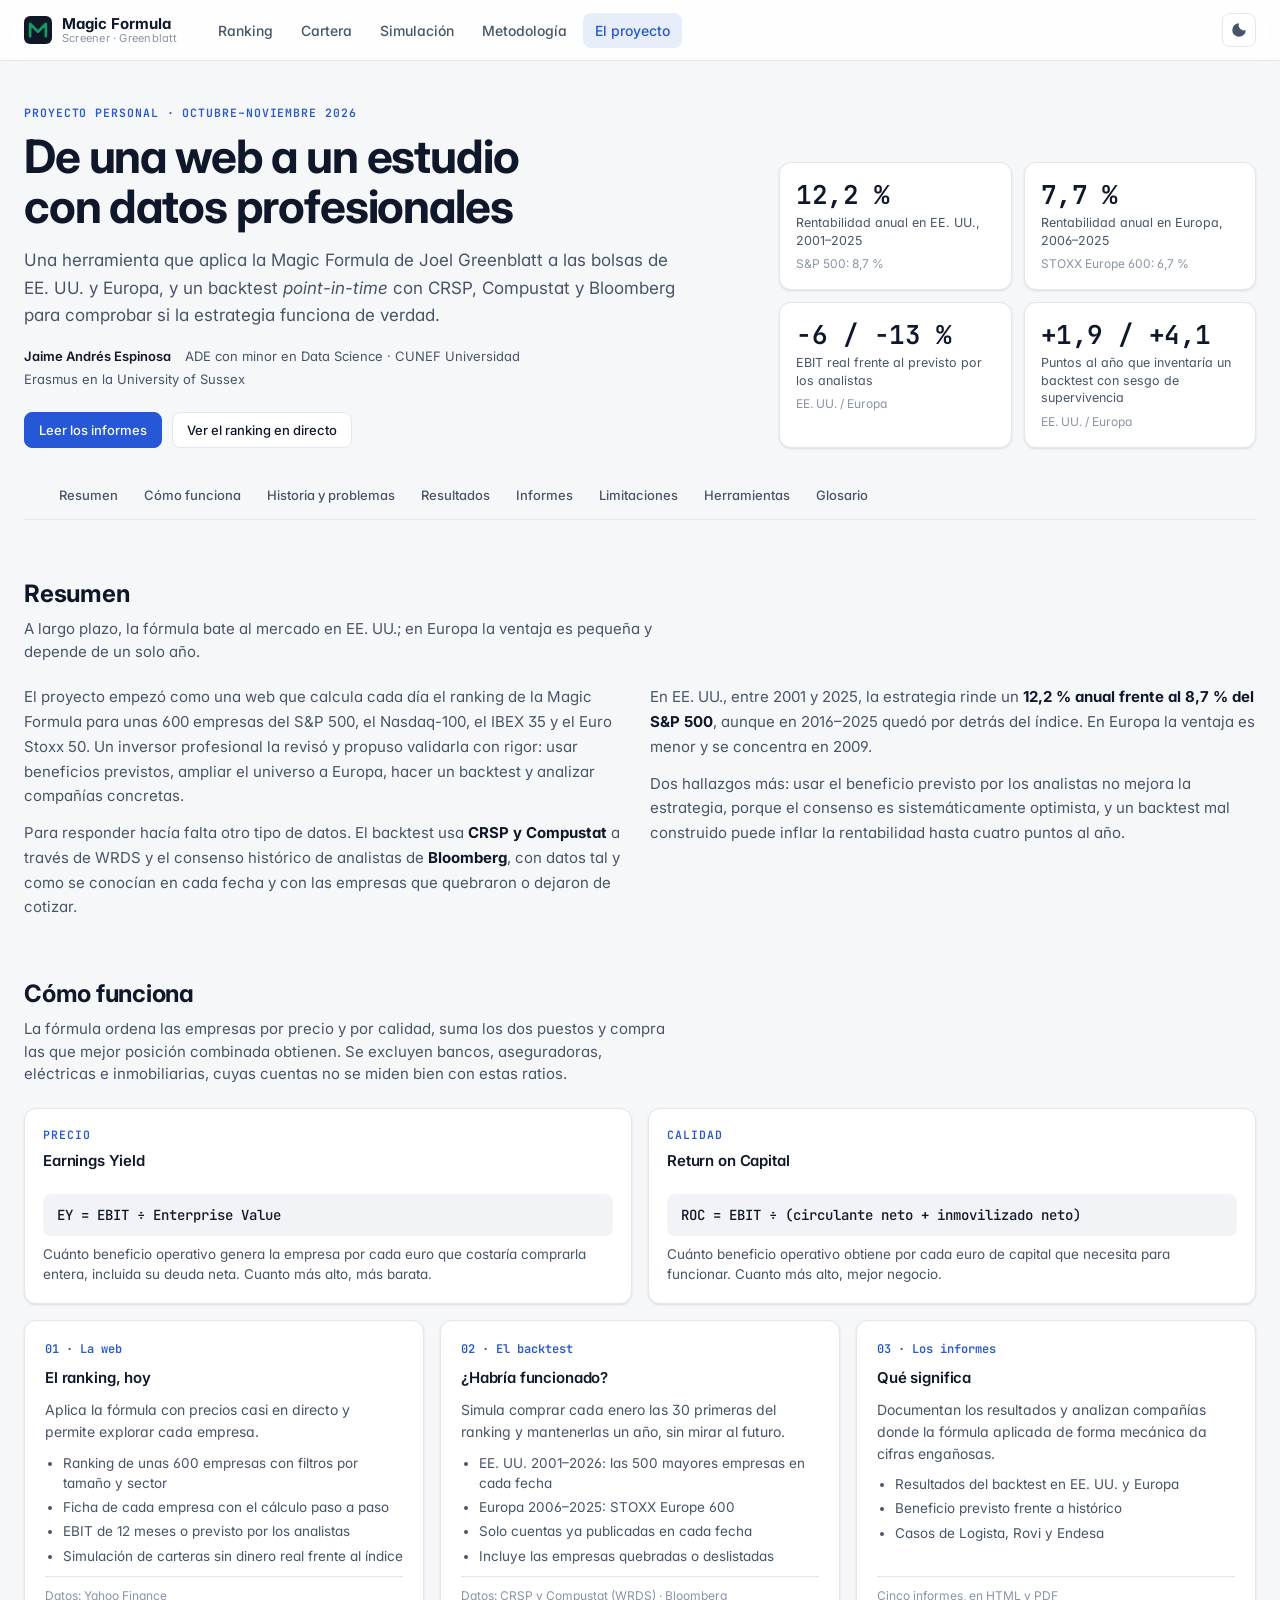
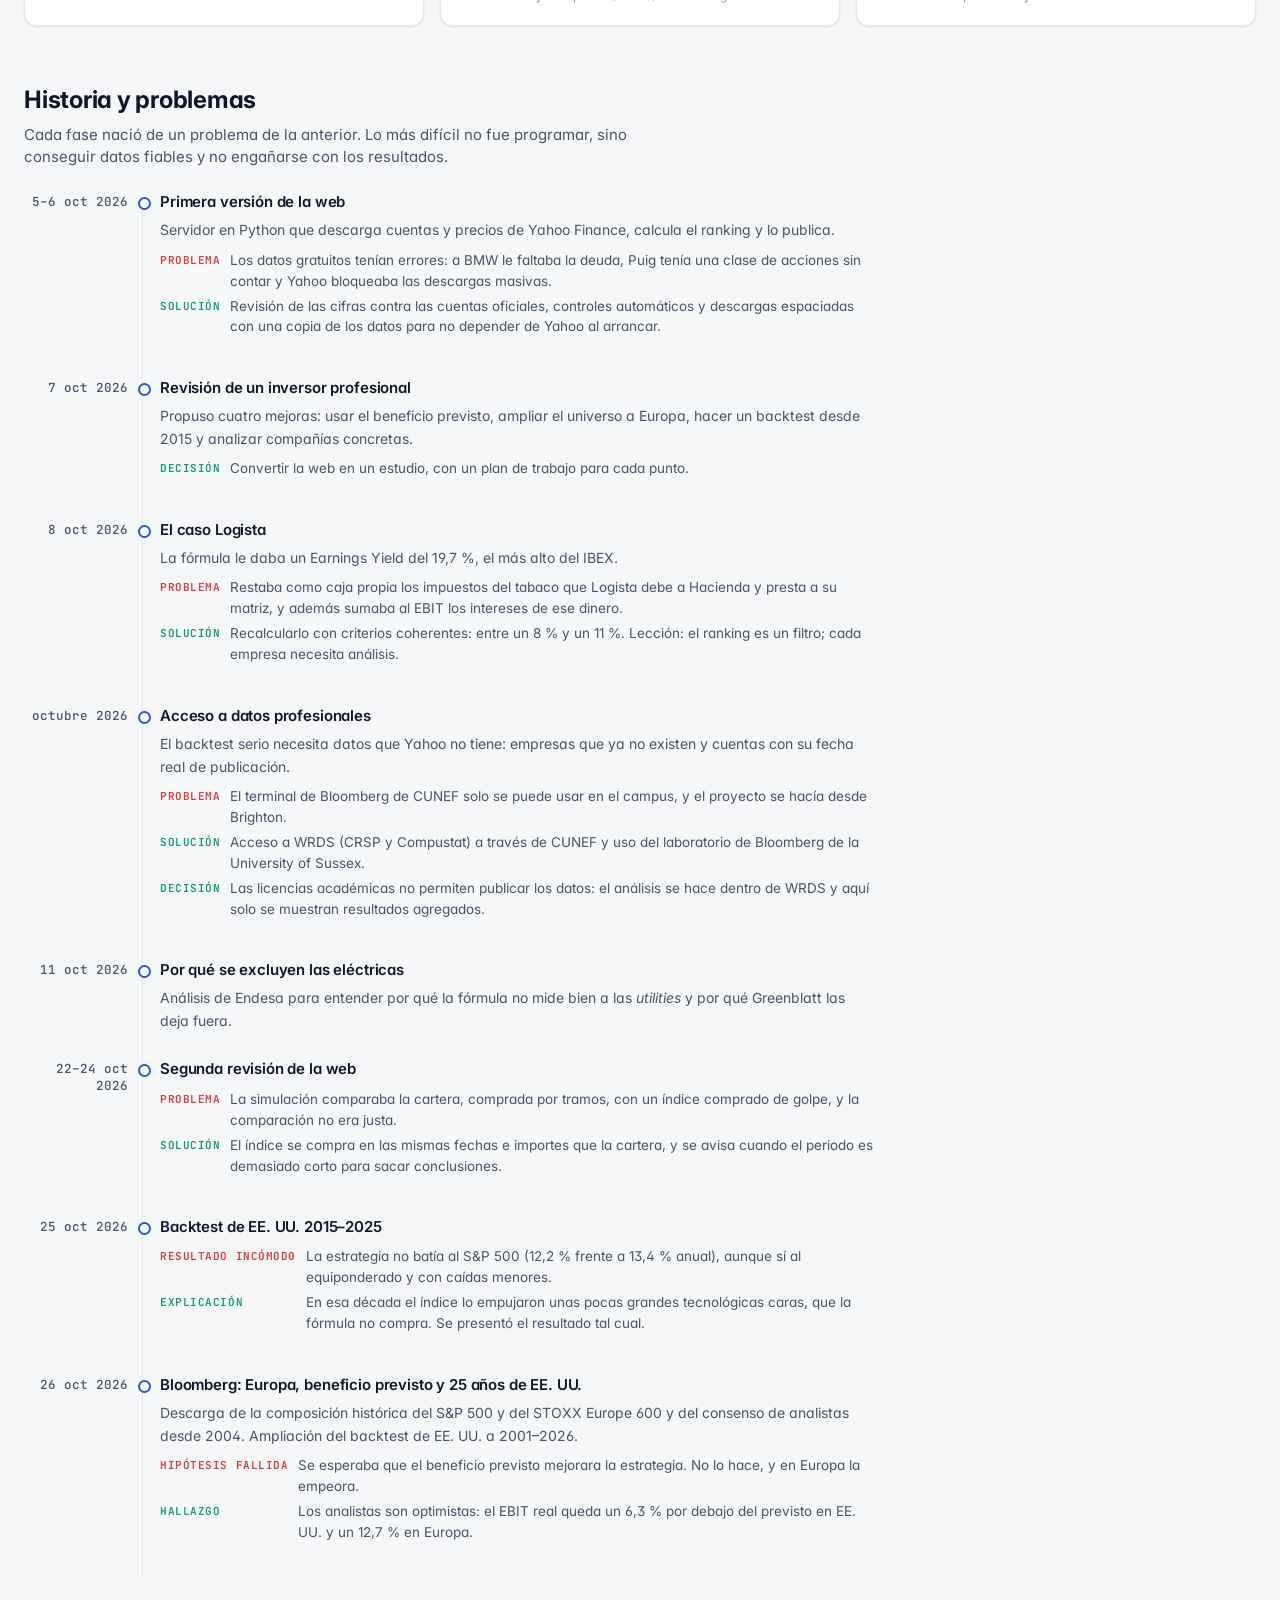
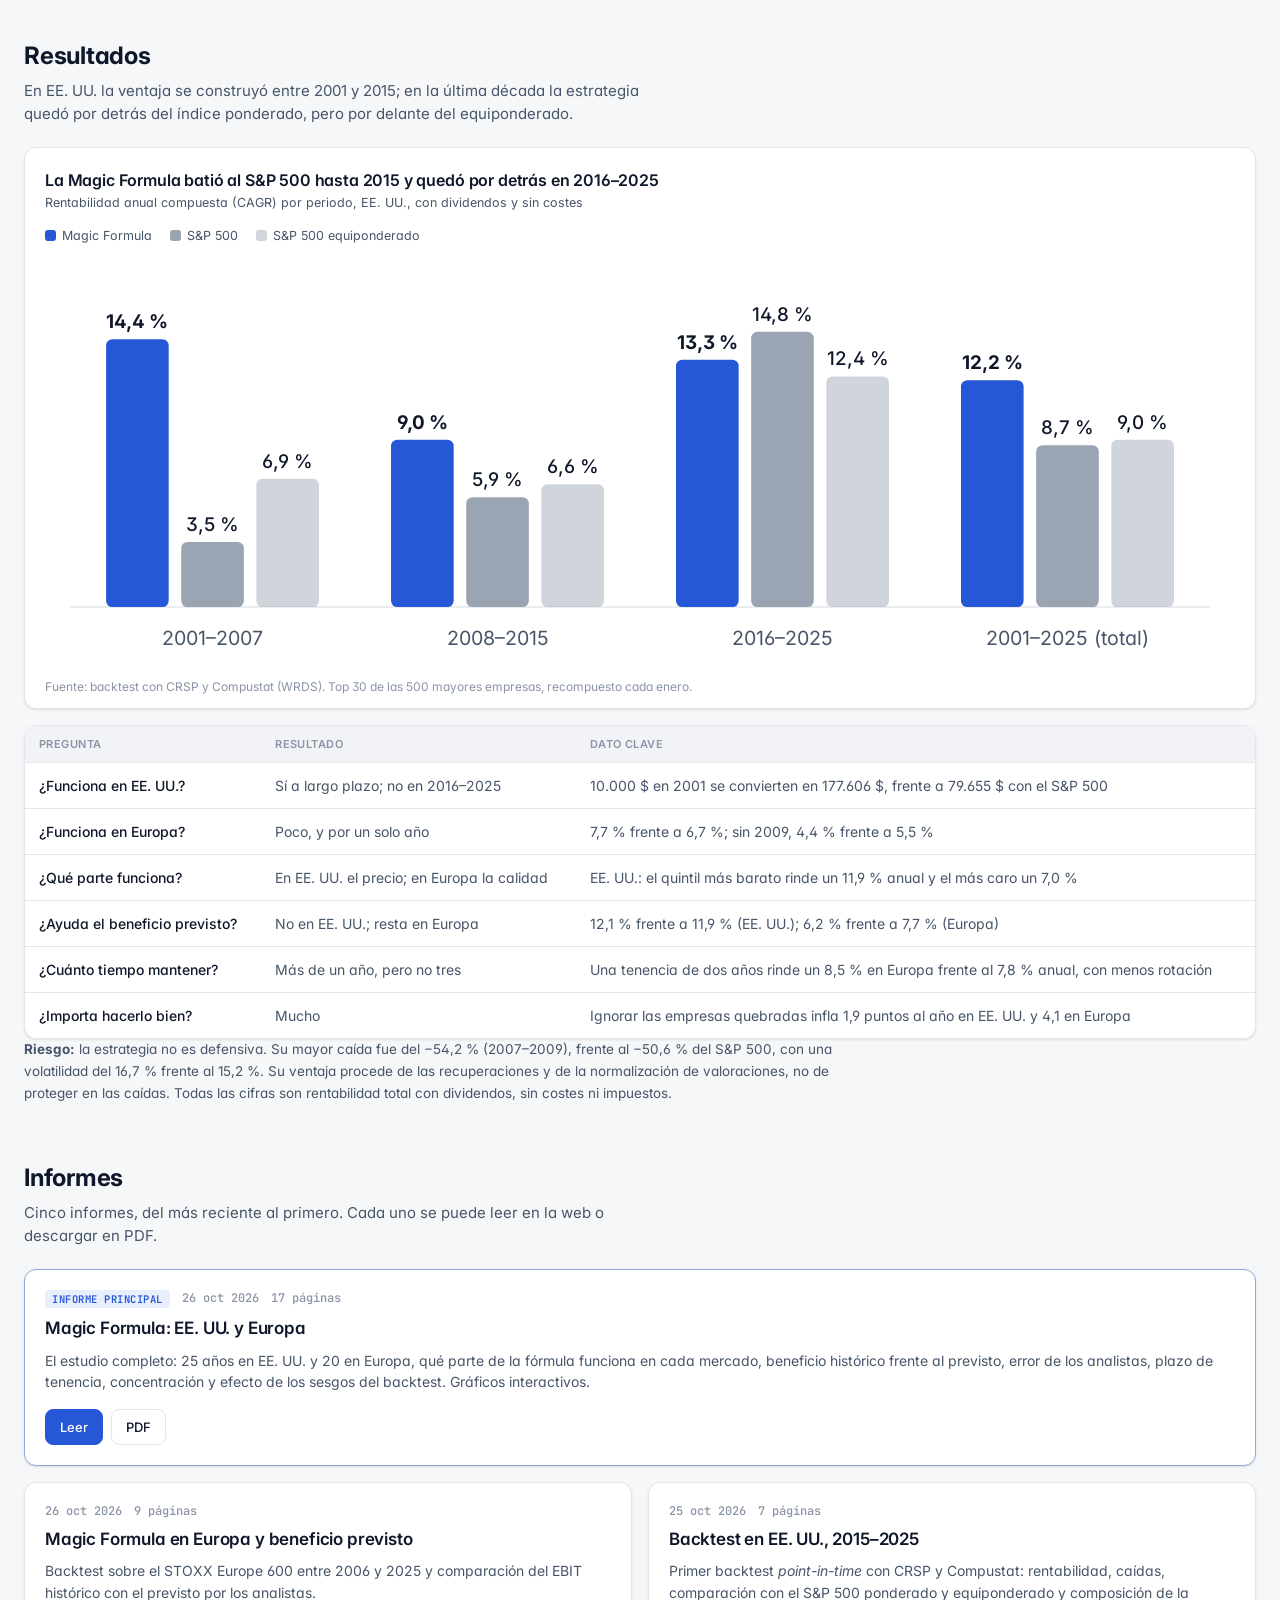
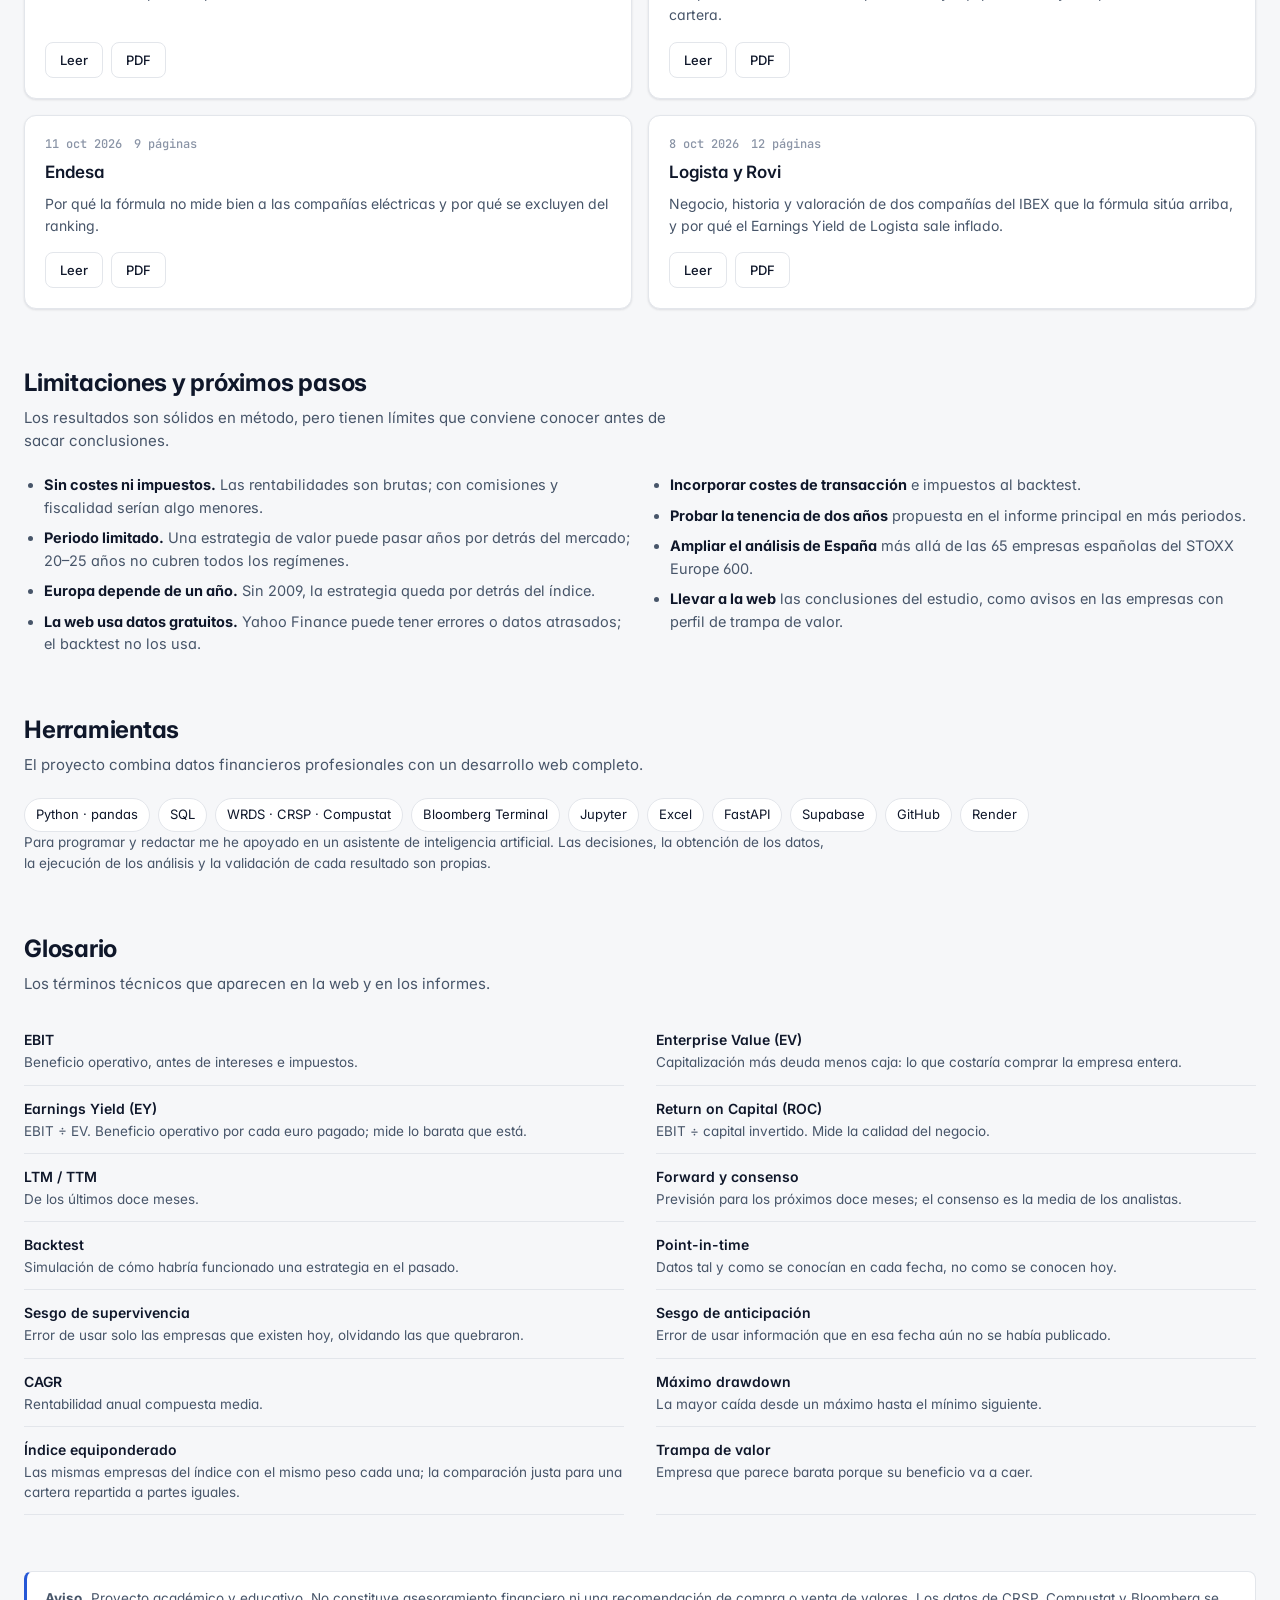
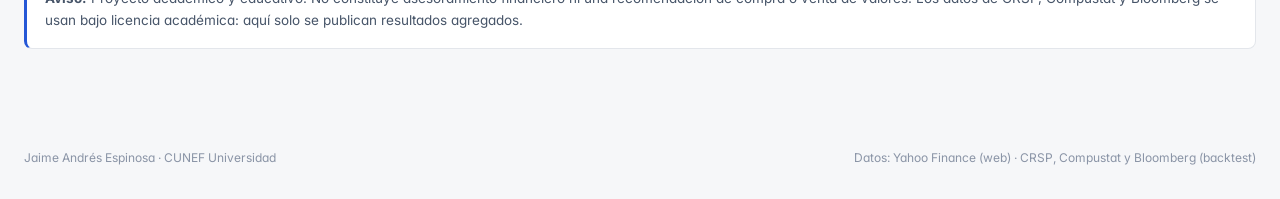
==== static/proyecto.html @ 11bbcd7a "Nueva sección «El proyecto» con historia, resultados e informes Página /proyecto con resumen, funcio" ====
<!doctype html>
<html lang="es" data-theme="dark">
<head>
<meta charset="utf-8">
<meta name="viewport" content="width=device-width, initial-scale=1">
<title>El proyecto · Magic Formula</title>
<meta name="description" content="Cómo se construyó y se validó la herramienta de la Magic Formula: historia, problemas resueltos, resultados del backtest con CRSP, Compustat y Bloomberg, e informes.">
<link rel="icon" href="data:image/svg+xml,<svg xmlns='http://www.w3.org/2000/svg' viewBox='0 0 32 32'><rect width='32' height='32' rx='7' fill='%23101828'/><path d='M7 23V9l9 9 9-9v14' stroke='%2334d399' stroke-width='3' fill='none' stroke-linecap='round' stroke-linejoin='round'/></svg>">
<script>
  (function () {
    var t = null;
    try { t = localStorage.getItem("mf-theme"); } catch (e) {}
    if (!t) t = matchMedia("(prefers-color-scheme: light)").matches ? "light" : "dark";
    document.documentElement.dataset.theme = t;
  })();
</script>
<link rel="preconnect" href="https://fonts.googleapis.com">
<link rel="preconnect" href="https://fonts.gstatic.com" crossorigin>
<link href="https://fonts.googleapis.com/css2?family=Inter:wght@400;500;600;700&family=JetBrains+Mono:wght@400;500;600&display=swap" rel="stylesheet">
<link rel="stylesheet" href="/static/style.css?v=5">
<link rel="stylesheet" href="/static/proyecto.css?v=2">
</head>
<body>
<header class="topbar">
  <div class="wrap topbar-inner">
    <a class="brand" href="/">
      <svg viewBox="0 0 32 32" width="28" height="28" aria-hidden="true"><rect width="32" height="32" rx="7" fill="var(--brand-bg)"/><path d="M7 23V9l9 9 9-9v14" stroke="var(--up)" stroke-width="3" fill="none" stroke-linecap="round" stroke-linejoin="round"/></svg>
      <span><strong>Magic Formula</strong><small>Screener · Greenblatt</small></span>
    </a>
    <nav class="mainnav" aria-label="Secciones">
      <a href="/#ranking">Ranking</a>
      <a href="/#cartera">Cartera</a>
      <a href="/#simulacion">Simulación</a>
      <a href="/#metodologia">Metodología</a>
      <a href="/proyecto" class="active" aria-current="page">El proyecto</a>
    </nav>
    <div class="status">
      <button class="icon-btn" id="theme-btn" title="Cambiar tema" aria-label="Cambiar tema">
        <svg viewBox="0 0 24 24" width="18" height="18"><path d="M12 3a9 9 0 1 0 9 9 7 7 0 0 1-9-9z" fill="currentColor"/></svg>
      </button>
    </div>
  </div>
</header>

<main class="wrap pj">

  <!-- ============================== CABECERA -->
  <section class="pj-hero" aria-labelledby="pj-title">
    <div>
      <span class="eyebrow">Proyecto personal · octubre–noviembre 2026</span>
      <h1 id="pj-title">De una web a un estudio con datos profesionales</h1>
      <p class="lead">Una herramienta que aplica la Magic Formula de Joel Greenblatt a las bolsas de EE. UU. y Europa, y un backtest <em>point-in-time</em> con CRSP, Compustat y Bloomberg para comprobar si la estrategia funciona de verdad.</p>
      <div class="pj-author">
        <span><b>Jaime Andrés Espinosa</b></span>
        <span>ADE con minor en Data Science · CUNEF Universidad</span>
        <span>Erasmus en la University of Sussex</span>
      </div>
      <div class="pj-cta">
        <a class="btn primary" href="#informes">Leer los informes</a>
        <a class="btn" href="/#ranking">Ver el ranking en directo</a>
      </div>
    </div>
    <div class="pj-stats" aria-label="Resultados principales">
      <div class="pj-stat"><div class="v">12,2 %</div><div class="l">Rentabilidad anual en EE. UU., 2001–2025</div><div class="s">S&amp;P 500: 8,7 %</div></div>
      <div class="pj-stat"><div class="v">7,7 %</div><div class="l">Rentabilidad anual en Europa, 2006–2025</div><div class="s">STOXX Europe 600: 6,7 %</div></div>
      <div class="pj-stat"><div class="v">−6 / −13 %</div><div class="l">EBIT real frente al previsto por los analistas</div><div class="s">EE. UU. / Europa</div></div>
      <div class="pj-stat"><div class="v">+1,9 / +4,1</div><div class="l">Puntos al año que inventaría un backtest con sesgo de supervivencia</div><div class="s">EE. UU. / Europa</div></div>
    </div>
  </section>

  <nav class="pj-toc" aria-label="Índice de la página">
    <div class="wrap">
      <a href="#resumen">Resumen</a>
      <a href="#como-funciona">Cómo funciona</a>
      <a href="#historia">Historia y problemas</a>
      <a href="#resultados">Resultados</a>
      <a href="#informes">Informes</a>
      <a href="#limitaciones">Limitaciones</a>
      <a href="#herramientas">Herramientas</a>
      <a href="#glosario">Glosario</a>
    </div>
  </nav>

  <!-- ============================== RESUMEN -->
  <section id="resumen" aria-labelledby="h-resumen">
    <h2 id="h-resumen">Resumen</h2>
    <p class="sec-lead">A largo plazo, la fórmula bate al mercado en EE. UU.; en Europa la ventaja es pequeña y depende de un solo año.</p>
    <div class="pj-two">
      <div class="pj-prose">
        <p>El proyecto empezó como una web que calcula cada día el ranking de la Magic Formula para unas 600 empresas del S&amp;P 500, el Nasdaq-100, el IBEX 35 y el Euro Stoxx 50. Un inversor profesional la revisó y propuso validarla con rigor: usar beneficios previstos, ampliar el universo a Europa, hacer un backtest y analizar compañías concretas.</p>
        <p>Para responder hacía falta otro tipo de datos. El backtest usa <strong>CRSP y Compustat</strong> a través de WRDS y el consenso histórico de analistas de <strong>Bloomberg</strong>, con datos tal y como se conocían en cada fecha y con las empresas que quebraron o dejaron de cotizar.</p>
      </div>
      <div class="pj-prose">
        <p>En EE. UU., entre 2001 y 2025, la estrategia rinde un <strong>12,2 % anual frente al 8,7 % del S&amp;P 500</strong>, aunque en 2016–2025 quedó por detrás del índice. En Europa la ventaja es menor y se concentra en 2009.</p>
        <p>Dos hallazgos más: usar el beneficio previsto por los analistas no mejora la estrategia, porque el consenso es sistemáticamente optimista, y un backtest mal construido puede inflar la rentabilidad hasta cuatro puntos al año.</p>
      </div>
    </div>
  </section>

  <!-- ============================== CÓMO FUNCIONA -->
  <section id="como-funciona" aria-labelledby="h-como">
    <h2 id="h-como">Cómo funciona</h2>
    <p class="sec-lead">La fórmula ordena las empresas por precio y por calidad, suma los dos puestos y compra las que mejor posición combinada obtienen. Se excluyen bancos, aseguradoras, eléctricas e inmobiliarias, cuyas cuentas no se miden bien con estas ratios.</p>
    <div class="pj-formula">
      <div class="card">
        <span class="eyebrow">Precio</span>
        <h3>Earnings Yield</h3>
        <div class="pj-eq">EY = EBIT ÷ Enterprise Value</div>
        <p>Cuánto beneficio operativo genera la empresa por cada euro que costaría comprarla entera, incluida su deuda neta. Cuanto más alto, más barata.</p>
      </div>
      <div class="card">
        <span class="eyebrow">Calidad</span>
        <h3>Return on Capital</h3>
        <div class="pj-eq">ROC = EBIT ÷ (circulante neto + inmovilizado neto)</div>
        <p>Cuánto beneficio operativo obtiene por cada euro de capital que necesita para funcionar. Cuanto más alto, mejor negocio.</p>
      </div>
    </div>
    <div class="pj-cards">
      <article class="pj-card">
        <span class="n">01 · La web</span>
        <h3>El ranking, hoy</h3>
        <p>Aplica la fórmula con precios casi en directo y permite explorar cada empresa.</p>
        <ul>
          <li>Ranking de unas 600 empresas con filtros por tamaño y sector</li>
          <li>Ficha de cada empresa con el cálculo paso a paso</li>
          <li>EBIT de 12 meses o previsto por los analistas</li>
          <li>Simulación de carteras sin dinero real frente al índice</li>
        </ul>
        <div class="src">Datos: Yahoo Finance</div>
      </article>
      <article class="pj-card">
        <span class="n">02 · El backtest</span>
        <h3>¿Habría funcionado?</h3>
        <p>Simula comprar cada enero las 30 primeras del ranking y mantenerlas un año, sin mirar al futuro.</p>
        <ul>
          <li>EE. UU. 2001–2026: las 500 mayores empresas en cada fecha</li>
          <li>Europa 2006–2025: STOXX Europe 600</li>
          <li>Solo cuentas ya publicadas en cada fecha</li>
          <li>Incluye las empresas quebradas o deslistadas</li>
        </ul>
        <div class="src">Datos: CRSP y Compustat (WRDS) · Bloomberg</div>
      </article>
      <article class="pj-card">
        <span class="n">03 · Los informes</span>
        <h3>Qué significa</h3>
        <p>Documentan los resultados y analizan compañías donde la fórmula aplicada de forma mecánica da cifras engañosas.</p>
        <ul>
          <li>Resultados del backtest en EE. UU. y Europa</li>
          <li>Beneficio previsto frente a histórico</li>
          <li>Casos de Logista, Rovi y Endesa</li>
        </ul>
        <div class="src">Cinco informes, en HTML y PDF</div>
      </article>
    </div>
  </section>

  <!-- ============================== HISTORIA -->
  <section id="historia" aria-labelledby="h-historia">
    <h2 id="h-historia">Historia y problemas</h2>
    <p class="sec-lead">Cada fase nació de un problema de la anterior. Lo más difícil no fue programar, sino conseguir datos fiables y no engañarse con los resultados.</p>
    <ol class="pj-timeline">
      <li>
        <span class="d">5–6 oct 2026</span>
        <div>
          <h3>Primera versión de la web</h3>
          <p>Servidor en Python que descarga cuentas y precios de Yahoo Finance, calcula el ranking y lo publica.</p>
          <dl class="pj-pd">
            <dt class="p">Problema</dt><dd>Los datos gratuitos tenían errores: a BMW le faltaba la deuda, Puig tenía una clase de acciones sin contar y Yahoo bloqueaba las descargas masivas.</dd>
            <dt class="s">Solución</dt><dd>Revisión de las cifras contra las cuentas oficiales, controles automáticos y descargas espaciadas con una copia de los datos para no depender de Yahoo al arrancar.</dd>
          </dl>
        </div>
      </li>
      <li>
        <span class="d">7 oct 2026</span>
        <div>
          <h3>Revisión de un inversor profesional</h3>
          <p>Propuso cuatro mejoras: usar el beneficio previsto, ampliar el universo a Europa, hacer un backtest desde 2015 y analizar compañías concretas.</p>
          <dl class="pj-pd">
            <dt class="s">Decisión</dt><dd>Convertir la web en un estudio, con un plan de trabajo para cada punto.</dd>
          </dl>
        </div>
      </li>
      <li>
        <span class="d">8 oct 2026</span>
        <div>
          <h3>El caso Logista</h3>
          <p>La fórmula le daba un Earnings Yield del 19,7 %, el más alto del IBEX.</p>
          <dl class="pj-pd">
            <dt class="p">Problema</dt><dd>Restaba como caja propia los impuestos del tabaco que Logista debe a Hacienda y presta a su matriz, y además sumaba al EBIT los intereses de ese dinero.</dd>
            <dt class="s">Solución</dt><dd>Recalcularlo con criterios coherentes: entre un 8 % y un 11 %. Lección: el ranking es un filtro; cada empresa necesita análisis.</dd>
          </dl>
        </div>
      </li>
      <li>
        <span class="d">octubre 2026</span>
        <div>
          <h3>Acceso a datos profesionales</h3>
          <p>El backtest serio necesita datos que Yahoo no tiene: empresas que ya no existen y cuentas con su fecha real de publicación.</p>
          <dl class="pj-pd">
            <dt class="p">Problema</dt><dd>El terminal de Bloomberg de CUNEF solo se puede usar en el campus, y el proyecto se hacía desde Brighton.</dd>
            <dt class="s">Solución</dt><dd>Acceso a WRDS (CRSP y Compustat) a través de CUNEF y uso del laboratorio de Bloomberg de la University of Sussex.</dd>
            <dt class="s">Decisión</dt><dd>Las licencias académicas no permiten publicar los datos: el análisis se hace dentro de WRDS y aquí solo se muestran resultados agregados.</dd>
          </dl>
        </div>
      </li>
      <li>
        <span class="d">11 oct 2026</span>
        <div>
          <h3>Por qué se excluyen las eléctricas</h3>
          <p>Análisis de Endesa para entender por qué la fórmula no mide bien a las <em>utilities</em> y por qué Greenblatt las deja fuera.</p>
        </div>
      </li>
      <li>
        <span class="d">22–24 oct 2026</span>
        <div>
          <h3>Segunda revisión de la web</h3>
          <dl class="pj-pd">
            <dt class="p">Problema</dt><dd>La simulación comparaba la cartera, comprada por tramos, con un índice comprado de golpe, y la comparación no era justa.</dd>
            <dt class="s">Solución</dt><dd>El índice se compra en las mismas fechas e importes que la cartera, y se avisa cuando el periodo es demasiado corto para sacar conclusiones.</dd>
          </dl>
        </div>
      </li>
      <li>
        <span class="d">25 oct 2026</span>
        <div>
          <h3>Backtest de EE. UU. 2015–2025</h3>
          <dl class="pj-pd">
            <dt class="p">Resultado incómodo</dt><dd>La estrategia no batía al S&amp;P 500 (12,2 % frente a 13,4 % anual), aunque sí al equiponderado y con caídas menores.</dd>
            <dt class="s">Explicación</dt><dd>En esa década el índice lo empujaron unas pocas grandes tecnológicas caras, que la fórmula no compra. Se presentó el resultado tal cual.</dd>
          </dl>
        </div>
      </li>
      <li>
        <span class="d">26 oct 2026</span>
        <div>
          <h3>Bloomberg: Europa, beneficio previsto y 25 años de EE. UU.</h3>
          <p>Descarga de la composición histórica del S&amp;P 500 y del STOXX Europe 600 y del consenso de analistas desde 2004. Ampliación del backtest de EE. UU. a 2001–2026.</p>
          <dl class="pj-pd">
            <dt class="p">Hipótesis fallida</dt><dd>Se esperaba que el beneficio previsto mejorara la estrategia. No lo hace, y en Europa la empeora.</dd>
            <dt class="s">Hallazgo</dt><dd>Los analistas son optimistas: el EBIT real queda un 6,3 % por debajo del previsto en EE. UU. y un 12,7 % en Europa.</dd>
          </dl>
        </div>
      </li>
    </ol>
  </section>

  <!-- ============================== RESULTADOS -->
  <section id="resultados" aria-labelledby="h-res">
    <h2 id="h-res">Resultados</h2>
    <p class="sec-lead">En EE. UU. la ventaja se construyó entre 2001 y 2015; en la última década la estrategia quedó por detrás del índice ponderado, pero por delante del equiponderado.</p>
    <figure class="pj-chart" style="margin:0 0 16px">
      <h3>La Magic Formula batió al S&amp;P 500 hasta 2015 y quedó por detrás en 2016–2025</h3>
      <div class="sub">Rentabilidad anual compuesta (CAGR) por periodo, EE. UU., con dividendos y sin costes</div>
      <div class="pj-legend" id="chart-legend"></div>
      <div class="pj-chart-scroll" id="chart-cagr"></div>
      <figcaption class="src">Fuente: backtest con CRSP y Compustat (WRDS). Top 30 de las 500 mayores empresas, recompuesto cada enero.</figcaption>
    </figure>
    <div class="table-card">
      <div class="table-scroll">
        <table class="pj-table">
          <thead><tr><th>Pregunta</th><th>Resultado</th><th>Dato clave</th></tr></thead>
          <tbody>
            <tr><td>¿Funciona en EE. UU.?</td><td>Sí a largo plazo; no en 2016–2025</td><td>10.000 $ en 2001 se convierten en 177.606 $, frente a 79.655 $ con el S&amp;P 500</td></tr>
            <tr><td>¿Funciona en Europa?</td><td>Poco, y por un solo año</td><td>7,7 % frente a 6,7 %; sin 2009, 4,4 % frente a 5,5 %</td></tr>
            <tr><td>¿Qué parte funciona?</td><td>En EE. UU. el precio; en Europa la calidad</td><td>EE. UU.: el quintil más barato rinde un 11,9 % anual y el más caro un 7,0 %</td></tr>
            <tr><td>¿Ayuda el beneficio previsto?</td><td>No en EE. UU.; resta en Europa</td><td>12,1 % frente a 11,9 % (EE. UU.); 6,2 % frente a 7,7 % (Europa)</td></tr>
            <tr><td>¿Cuánto tiempo mantener?</td><td>Más de un año, pero no tres</td><td>Una tenencia de dos años rinde un 8,5 % en Europa frente al 7,8 % anual, con menos rotación</td></tr>
            <tr><td>¿Importa hacerlo bien?</td><td>Mucho</td><td>Ignorar las empresas quebradas infla 1,9 puntos al año en EE. UU. y 4,1 en Europa</td></tr>
          </tbody>
        </table>
      </div>
    </div>
    <p class="pj-note"><strong>Riesgo:</strong> la estrategia no es defensiva. Su mayor caída fue del −54,2 % (2007–2009), frente al −50,6 % del S&amp;P 500, con una volatilidad del 16,7 % frente al 15,2 %. Su ventaja procede de las recuperaciones y de la normalización de valoraciones, no de proteger en las caídas. Todas las cifras son rentabilidad total con dividendos, sin costes ni impuestos.</p>
  </section>

  <!-- ============================== INFORMES -->
  <section id="informes" aria-labelledby="h-inf">
    <h2 id="h-inf">Informes</h2>
    <p class="sec-lead">Cinco informes, del más reciente al primero. Cada uno se puede leer en la web o descargar en PDF.</p>
    <div class="pj-reports">
      <article class="pj-report main">
        <div class="meta"><span class="tag">Informe principal</span><span>26 oct 2026</span><span>17 páginas</span></div>
        <h3>Magic Formula: EE. UU. y Europa</h3>
        <p>El estudio completo: 25 años en EE. UU. y 20 en Europa, qué parte de la fórmula funciona en cada mercado, beneficio histórico frente al previsto, error de los analistas, plazo de tenencia, concentración y efecto de los sesgos del backtest. Gráficos interactivos.</p>
        <div class="act"><a class="btn primary" href="/static/informes/eeuu-europa.html">Leer</a><a class="btn" href="/static/informes/eeuu-europa.pdf" download>PDF</a></div>
      </article>
      <article class="pj-report">
        <div class="meta"><span>26 oct 2026</span><span>9 páginas</span></div>
        <h3>Magic Formula en Europa y beneficio previsto</h3>
        <p>Backtest sobre el STOXX Europe 600 entre 2006 y 2025 y comparación del EBIT histórico con el previsto por los analistas.</p>
        <div class="act"><a class="btn" href="/static/informes/europa-forward.html">Leer</a><a class="btn" href="/static/informes/europa-forward.pdf" download>PDF</a></div>
      </article>
      <article class="pj-report">
        <div class="meta"><span>25 oct 2026</span><span>7 páginas</span></div>
        <h3>Backtest en EE. UU., 2015–2025</h3>
        <p>Primer backtest <em>point-in-time</em> con CRSP y Compustat: rentabilidad, caídas, comparación con el S&amp;P 500 ponderado y equiponderado y composición de la cartera.</p>
        <div class="act"><a class="btn" href="/static/informes/backtest-eeuu.html">Leer</a><a class="btn" href="/static/informes/backtest-eeuu.pdf" download>PDF</a></div>
      </article>
      <article class="pj-report">
        <div class="meta"><span>11 oct 2026</span><span>9 páginas</span></div>
        <h3>Endesa</h3>
        <p>Por qué la fórmula no mide bien a las compañías eléctricas y por qué se excluyen del ranking.</p>
        <div class="act"><a class="btn" href="/static/informes/endesa.html">Leer</a><a class="btn" href="/static/informes/endesa.pdf" download>PDF</a></div>
      </article>
      <article class="pj-report">
        <div class="meta"><span>8 oct 2026</span><span>12 páginas</span></div>
        <h3>Logista y Rovi</h3>
        <p>Negocio, historia y valoración de dos compañías del IBEX que la fórmula sitúa arriba, y por qué el Earnings Yield de Logista sale inflado.</p>
        <div class="act"><a class="btn" href="/static/informes/logista-rovi.html">Leer</a><a class="btn" href="/static/informes/logista-rovi.pdf" download>PDF</a></div>
      </article>
    </div>
  </section>

  <!-- ============================== LIMITACIONES -->
  <section id="limitaciones" aria-labelledby="h-lim">
    <h2 id="h-lim">Limitaciones y próximos pasos</h2>
    <p class="sec-lead">Los resultados son sólidos en método, pero tienen límites que conviene conocer antes de sacar conclusiones.</p>
    <div class="pj-two">
      <ul class="pj-list">
        <li><strong>Sin costes ni impuestos.</strong> Las rentabilidades son brutas; con comisiones y fiscalidad serían algo menores.</li>
        <li><strong>Periodo limitado.</strong> Una estrategia de valor puede pasar años por detrás del mercado; 20–25 años no cubren todos los regímenes.</li>
        <li><strong>Europa depende de un año.</strong> Sin 2009, la estrategia queda por detrás del índice.</li>
        <li><strong>La web usa datos gratuitos.</strong> Yahoo Finance puede tener errores o datos atrasados; el backtest no los usa.</li>
      </ul>
      <ul class="pj-list">
        <li><strong>Incorporar costes de transacción</strong> e impuestos al backtest.</li>
        <li><strong>Probar la tenencia de dos años</strong> propuesta en el informe principal en más periodos.</li>
        <li><strong>Ampliar el análisis de España</strong> más allá de las 65 empresas españolas del STOXX Europe 600.</li>
        <li><strong>Llevar a la web</strong> las conclusiones del estudio, como avisos en las empresas con perfil de trampa de valor.</li>
      </ul>
    </div>
  </section>

  <!-- ============================== HERRAMIENTAS -->
  <section id="herramientas" aria-labelledby="h-her">
    <h2 id="h-her">Herramientas</h2>
    <p class="sec-lead">El proyecto combina datos financieros profesionales con un desarrollo web completo.</p>
    <div class="pj-chips" aria-label="Herramientas utilizadas">
      <span>Python · pandas</span><span>SQL</span><span>WRDS · CRSP · Compustat</span><span>Bloomberg Terminal</span><span>Jupyter</span><span>Excel</span><span>FastAPI</span><span>Supabase</span><span>GitHub</span><span>Render</span>
    </div>
    <p class="pj-note">Para programar y redactar me he apoyado en un asistente de inteligencia artificial. Las decisiones, la obtención de los datos, la ejecución de los análisis y la validación de cada resultado son propias.</p>
  </section>

  <!-- ============================== GLOSARIO -->
  <section id="glosario" aria-labelledby="h-glo">
    <h2 id="h-glo">Glosario</h2>
    <p class="sec-lead">Los términos técnicos que aparecen en la web y en los informes.</p>
    <dl class="pj-gloss">
      <div><dt>EBIT</dt><dd>Beneficio operativo, antes de intereses e impuestos.</dd></div>
      <div><dt>Enterprise Value (EV)</dt><dd>Capitalización más deuda menos caja: lo que costaría comprar la empresa entera.</dd></div>
      <div><dt>Earnings Yield (EY)</dt><dd>EBIT ÷ EV. Beneficio operativo por cada euro pagado; mide lo barata que está.</dd></div>
      <div><dt>Return on Capital (ROC)</dt><dd>EBIT ÷ capital invertido. Mide la calidad del negocio.</dd></div>
      <div><dt>LTM / TTM</dt><dd>De los últimos doce meses.</dd></div>
      <div><dt>Forward y consenso</dt><dd>Previsión para los próximos doce meses; el consenso es la media de los analistas.</dd></div>
      <div><dt>Backtest</dt><dd>Simulación de cómo habría funcionado una estrategia en el pasado.</dd></div>
      <div><dt>Point-in-time</dt><dd>Datos tal y como se conocían en cada fecha, no como se conocen hoy.</dd></div>
      <div><dt>Sesgo de supervivencia</dt><dd>Error de usar solo las empresas que existen hoy, olvidando las que quebraron.</dd></div>
      <div><dt>Sesgo de anticipación</dt><dd>Error de usar información que en esa fecha aún no se había publicado.</dd></div>
      <div><dt>CAGR</dt><dd>Rentabilidad anual compuesta media.</dd></div>
      <div><dt>Máximo drawdown</dt><dd>La mayor caída desde un máximo hasta el mínimo siguiente.</dd></div>
      <div><dt>Índice equiponderado</dt><dd>Las mismas empresas del índice con el mismo peso cada una; la comparación justa para una cartera repartida a partes iguales.</dd></div>
      <div><dt>Trampa de valor</dt><dd>Empresa que parece barata porque su beneficio va a caer.</dd></div>
    </dl>
  </section>

  <p class="pj-disc"><strong>Aviso.</strong> Proyecto académico y educativo. No constituye asesoramiento financiero ni una recomendación de compra o venta de valores. Los datos de CRSP, Compustat y Bloomberg se usan bajo licencia académica: aquí solo se publican resultados agregados.</p>
</main>

<footer class="wrap footer">
  <span>Jaime Andrés Espinosa · CUNEF Universidad</span>
  <span>Datos: Yahoo Finance (web) · CRSP, Compustat y Bloomberg (backtest)</span>
</footer>

<script>
(function () {
  // Cambio de tema, compartido con el resto de la web
  document.getElementById("theme-btn").onclick = function () {
    var t = document.documentElement.dataset.theme === "dark" ? "light" : "dark";
    document.documentElement.dataset.theme = t;
    try { localStorage.setItem("mf-theme", t); } catch (e) {}
  };

  // En móvil el menú se desplaza en horizontal: deja visible la sección actual
  var nav = document.querySelector(".mainnav");
  if (nav && nav.scrollWidth > nav.clientWidth) nav.scrollLeft = nav.scrollWidth;

  // Gráfico: CAGR por periodo (resultados agregados del backtest)
  var rows = [
    { p: "2001–2007", mf: 14.4, sp: 3.5, eq: 6.9 },
    { p: "2008–2015", mf: 9.0, sp: 5.9, eq: 6.6 },
    { p: "2016–2025", mf: 13.3, sp: 14.8, eq: 12.4 },
    { p: "2001–2025 (total)", mf: 12.2, sp: 8.7, eq: 9.0 }
  ];
  var series = [
    { k: "mf", name: "Magic Formula", fill: "var(--accent)", op: 1 },
    { k: "sp", name: "S&P 500", fill: "var(--muted)", op: 0.85 },
    { k: "eq", name: "S&P 500 equiponderado", fill: "var(--muted)", op: 0.4 }
  ];
  var esc = function (s) { return s.replace(/&/g, "&amp;"); };
  var fmt = function (v) { return v.toLocaleString("es-ES", { minimumFractionDigits: 1, maximumFractionDigits: 1 }) + " %"; };
  document.getElementById("chart-legend").innerHTML = series.map(function (s) {
    return '<span><i style="background:' + s.fill + ';opacity:' + s.op + '"></i>' + esc(s.name) + "</span>";
  }).join("");
  var W = 760, H = 270, base = 228, x0 = 16, band = (W - 2 * x0) / rows.length, bw = 40, gap = 8, grp = 3 * bw + 2 * gap;
  var y = function (v) { return base - v / 16 * 190; };
  var svg = '<svg viewBox="0 0 ' + W + " " + H + '" role="img" aria-label="Rentabilidad anual por periodo: Magic Formula frente al S&amp;P 500 y al equiponderado">';
  svg += '<line x1="' + x0 + '" x2="' + (W - x0) + '" y1="' + base + '" y2="' + base + '" stroke="var(--border)"/>';
  rows.forEach(function (r, i) {
    var gx = x0 + i * band + (band - grp) / 2;
    series.forEach(function (s, j) {
      var v = r[s.k], bx = gx + j * (bw + gap);
      svg += '<rect x="' + bx + '" y="' + y(v) + '" width="' + bw + '" height="' + (base - y(v)) + '" rx="4" fill="' + s.fill + '" fill-opacity="' + s.op + '"><title>' + esc(s.name) + ", " + r.p + ": " + fmt(v) + "</title></rect>";
      svg += '<text x="' + (bx + bw / 2) + '" y="' + (y(v) - 7) + '" text-anchor="middle" font-size="12" font-weight="' + (s.k === "mf" ? 700 : 500) + '" fill="var(--text)">' + fmt(v) + "</text>";
    });
    svg += '<text x="' + (gx + grp / 2) + '" y="' + (base + 24) + '" text-anchor="middle" font-size="12.5" fill="var(--text-2)">' + r.p + "</text>";
  });
  document.getElementById("chart-cagr").innerHTML = svg + "</svg>";
})();
</script>
</body>
</html>
---- static/style.css ----
:root {
  --bg: #f6f7f9;
  --surface: #ffffff;
  --surface-2: #f1f3f6;
  --border: #e3e6eb;
  --text: #0f172a;
  --text-2: #475569;
  --muted: #8a94a6;
  --accent: #2557d6;
  --accent-soft: rgba(37, 87, 214, .10);
  --up: #0f9d63;
  --down: #d93a3a;
  --up-soft: rgba(15, 157, 99, .12);
  --down-soft: rgba(217, 58, 58, .12);
  --brand-bg: #101828;
  --shadow: 0 1px 2px rgba(16, 24, 40, .05), 0 1px 3px rgba(16, 24, 40, .06);
  --shadow-lg: 0 20px 50px rgba(16, 24, 40, .18);
  --radius: 12px;
  --mono: "JetBrains Mono", ui-monospace, SFMono-Regular, Consolas, monospace;
  --sans: "Inter", system-ui, -apple-system, "Segoe UI", sans-serif;
}
:root[data-theme="dark"] {
  --bg: #0a0e15;
  --surface: #10161f;
  --surface-2: #161d28;
  --border: #222b38;
  --text: #e6eaf0;
  --text-2: #a3adbb;
  --muted: #6b7686;
  --accent: #6e9bff;
  --accent-soft: rgba(110, 155, 255, .14);
  --up: #34d399;
  --down: #f87171;
  --up-soft: rgba(52, 211, 153, .14);
  --down-soft: rgba(248, 113, 113, .14);
  --brand-bg: #1a2433;
  --shadow: 0 1px 2px rgba(0, 0, 0, .3);
  --shadow-lg: 0 24px 60px rgba(0, 0, 0, .55);
}

* { box-sizing: border-box; }
html { -webkit-text-size-adjust: 100%; }
body {
  margin: 0;
  background: var(--bg);
  color: var(--text);
  font: 14px/1.5 var(--sans);
  font-feature-settings: "cv11", "ss01";
  -webkit-font-smoothing: antialiased;
}
a { color: var(--accent); text-decoration: none; }
h1, h2, h3 { letter-spacing: -.01em; margin: 0; }
.wrap { max-width: 1320px; margin: 0 auto; padding: 0 24px; }
.num, .mono { font-family: var(--mono); font-variant-numeric: tabular-nums; }
[hidden] { display: none !important; }

/* ---------- top bar */
.topbar {
  position: sticky; top: 0; z-index: 20;
  background: color-mix(in srgb, var(--surface) 88%, transparent);
  backdrop-filter: saturate(160%) blur(10px);
  border-bottom: 1px solid var(--border);
}
.topbar-inner { display: flex; align-items: center; gap: 28px; height: 60px; }
.brand { display: flex; align-items: center; gap: 10px; color: var(--text); }
.brand span { display: flex; flex-direction: column; line-height: 1.15; }
.brand strong { font-size: 15px; }
.brand small { font-size: 11px; color: var(--muted); letter-spacing: .02em; }
.mainnav { display: flex; gap: 4px; }
.mainnav a {
  color: var(--text-2); padding: 7px 12px; border-radius: 8px; font-weight: 500;
}
.mainnav a:hover { background: var(--surface-2); color: var(--text); }
.mainnav a.active { background: var(--accent-soft); color: var(--accent); }
.status { margin-left: auto; display: flex; align-items: center; gap: 10px; font-size: 12px; color: var(--text-2); }
.mkt, .live { display: inline-flex; align-items: center; gap: 6px; white-space: nowrap; }
.mkt i, .live i { width: 7px; height: 7px; border-radius: 50%; background: var(--muted); }
.mkt.open i { background: var(--up); }
.mkt { padding: 3px 8px; border: 1px solid var(--border); border-radius: 999px; }
.live i { background: var(--up); box-shadow: 0 0 0 0 var(--up); animation: pulse 2s infinite; }
.live.stale i { background: #e0a100; animation: none; }
.live.err i { background: var(--down); animation: none; }
@keyframes pulse {
  0% { box-shadow: 0 0 0 0 color-mix(in srgb, var(--up) 60%, transparent); }
  70% { box-shadow: 0 0 0 7px transparent; }
  100% { box-shadow: 0 0 0 0 transparent; }
}
.icon-btn {
  display: inline-grid; place-items: center; width: 34px; height: 34px;
  border: 1px solid var(--border); border-radius: 8px;
  background: var(--surface); color: var(--text-2); cursor: pointer;
}
.icon-btn:hover { color: var(--text); background: var(--surface-2); }

/* ---------- universe bar */
.universe-bar { display: flex; align-items: center; gap: 20px; flex-wrap: wrap; margin: 24px 0 18px; }
.seg {
  display: inline-flex; padding: 3px; gap: 2px;
  background: var(--surface-2); border: 1px solid var(--border); border-radius: 10px;
}
.seg button {
  border: 0; background: transparent; color: var(--text-2); cursor: pointer;
  font: 500 13px var(--sans); padding: 7px 14px; border-radius: 7px; white-space: nowrap;
}
.seg button small { color: var(--muted); font-weight: 400; margin-left: 6px; }
.seg button:hover { color: var(--text); }
.seg button.active { background: var(--surface); color: var(--text); box-shadow: var(--shadow); }
.seg.small button { padding: 4px 10px; font-size: 12px; }
.progress { display: flex; align-items: center; gap: 10px; font-size: 12px; color: var(--text-2); }
.progress-bar { width: 160px; height: 5px; border-radius: 3px; background: var(--surface-2); overflow: hidden; }
.progress-bar span { display: block; height: 100%; background: var(--accent); width: 0; transition: width .4s; }

/* ---------- KPIs */
.kpis { display: grid; grid-template-columns: repeat(4, minmax(0, 1fr)); gap: 12px; margin-bottom: 16px; }
.kpi {
  background: var(--surface); border: 1px solid var(--border); border-radius: var(--radius);
  padding: 14px 16px; box-shadow: var(--shadow);
}
.kpi .label { font-size: 12px; color: var(--text-2); }
.kpi .value { font: 600 24px/1.3 var(--mono); margin-top: 4px; letter-spacing: -.02em; }
.kpi .sub { font-size: 12px; color: var(--muted); margin-top: 2px; }

/* ---------- controls */
.controls { display: flex; align-items: flex-end; gap: 12px; flex-wrap: wrap; margin-bottom: 14px; }
.ctl { display: flex; flex-direction: column; gap: 4px; font-size: 12px; color: var(--text-2); font-weight: 500; }
.ctl.grow { flex: 1 1 200px; }
select, input[type="search"], input[type="number"] {
  height: 36px; padding: 0 10px; min-width: 130px;
  font: 14px var(--sans); color: var(--text);
  background: var(--surface); border: 1px solid var(--border); border-radius: 8px;
}
select:focus, input:focus { outline: 2px solid var(--accent-soft); border-color: var(--accent); }
.check { display: inline-flex; align-items: center; gap: 6px; height: 36px; font-size: 13px; color: var(--text-2); cursor: pointer; }
.check input { accent-color: var(--accent); }
.btn {
  display: inline-flex; align-items: center; gap: 6px; height: 36px; padding: 0 14px;
  font: 500 13px var(--sans); color: var(--text); cursor: pointer;
  background: var(--surface); border: 1px solid var(--border); border-radius: 8px;
}
.btn:hover { background: var(--surface-2); }
.btn.ghost { margin-top: 8px; }

/* ---------- table */
.table-card, .card {
  background: var(--surface); border: 1px solid var(--border);
  border-radius: var(--radius); box-shadow: var(--shadow);
}
.card { padding: 18px; }
.table-scroll { overflow-x: auto; }
table.grid { width: 100%; border-collapse: collapse; font-size: 13px; }
.grid th {
  position: sticky; top: 0; text-align: left; white-space: nowrap;
  font: 600 11px var(--sans); text-transform: uppercase; letter-spacing: .04em;
  color: var(--muted); padding: 11px 12px; background: var(--surface-2);
  border-bottom: 1px solid var(--border); cursor: pointer; user-select: none;
}
.grid th.num, .grid td.num { text-align: right; }
.grid th.sorted { color: var(--text); }
.grid th.sorted::after { content: " ↑"; }
.grid th.sorted.desc::after { content: " ↓"; }
.grid td { padding: 10px 12px; border-bottom: 1px solid var(--border); white-space: nowrap; }
.grid tbody tr { cursor: pointer; transition: background .15s; }
.grid tbody tr:hover { background: var(--surface-2); }
.grid tbody tr:last-child td { border-bottom: 0; }
.grid tr.excluded { opacity: .5; }
.co { display: flex; flex-direction: column; line-height: 1.25; }
.co b { font: 600 13px var(--mono); }
.co span { color: var(--text-2); font-size: 12px; max-width: 240px; overflow: hidden; text-overflow: ellipsis; }
.rank {
  display: inline-grid; place-items: center; min-width: 28px; height: 24px; padding: 0 6px;
  border-radius: 6px; font: 600 12px var(--mono); background: var(--surface-2); color: var(--text-2);
}
.rank.top { background: var(--accent-soft); color: var(--accent); }
.pos { color: var(--up); }
.neg { color: var(--down); }
.pill {
  display: inline-block; padding: 2px 8px; border-radius: 999px; font-size: 11px;
  background: var(--surface-2); color: var(--text-2);
}
.metric { display: inline-flex; align-items: center; gap: 8px; justify-content: flex-end; }
.metric .bar { width: 46px; height: 4px; background: var(--surface-2); border-radius: 2px; overflow: hidden; }
.metric .bar span { display: block; height: 100%; background: var(--accent); border-radius: 2px; }
.flash-up { animation: flashUp 1.4s ease-out; }
.flash-down { animation: flashDown 1.4s ease-out; }
@keyframes flashUp { from { background: var(--up-soft); } to { background: transparent; } }
@keyframes flashDown { from { background: var(--down-soft); } to { background: transparent; } }
.table-foot { padding: 10px 14px; font-size: 12px; color: var(--muted); border-top: 1px solid var(--border); }
.empty { padding: 48px 16px; text-align: center; color: var(--text-2); }
.skeleton td span {
  display: block; height: 12px; border-radius: 4px;
  background: linear-gradient(90deg, var(--surface-2), var(--border), var(--surface-2));
  background-size: 200% 100%; animation: shimmer 1.3s infinite;
}
@keyframes shimmer { to { background-position: -200% 0; } }

/* ---------- portfolio */
.panel-head { margin-bottom: 18px; }
.panel-head h1 { font-size: 22px; }
.lead { color: var(--text-2); max-width: 760px; margin: 6px 0 0; font-size: 15px; }
.portfolio-grid { display: grid; grid-template-columns: minmax(0, 2fr) minmax(260px, 1fr); gap: 16px; align-items: start; }
.card h3 { font-size: 14px; margin-bottom: 14px; }
.bars { display: flex; flex-direction: column; gap: 10px; }
.bars .row { display: grid; grid-template-columns: 1fr auto; gap: 4px 10px; font-size: 13px; }
.bars .track { grid-column: 1 / -1; height: 6px; background: var(--surface-2); border-radius: 3px; overflow: hidden; }
.bars .track span { display: block; height: 100%; background: var(--accent); border-radius: 3px; }
.bars .row b { font: 500 12px var(--mono); color: var(--text-2); }

/* ---------- simulation */
.btn.primary { background: var(--accent); border-color: var(--accent); color: #fff; }
.btn.primary:hover { filter: brightness(1.08); background: var(--accent); }
.btn.ghost-danger { color: var(--down); }
.sim-create { margin-bottom: 16px; }
.sim-create .controls { margin: 12px 0 0; }
.sim-create-head h3 { margin-bottom: 4px; }
.sim-create-head .note { margin: 0; }
#s-empty { margin-top: 0; }
.sim-list-wrap { margin-bottom: 14px; overflow-x: auto; }
.sim-head { display: flex; justify-content: space-between; align-items: flex-start; gap: 12px; flex-wrap: wrap; margin: 6px 0 14px; }
.sim-head h2 { font-size: 20px; }
.sim-head .note { margin: 4px 0 0; }
.sim-actions { display: flex; gap: 8px; }
.chart.tall { height: 300px; margin: 8px 0; }
.chart .zero-line { stroke: var(--text-2); stroke-width: 1; opacity: .5; }
.chart .line.port { stroke: var(--accent); }
.chart .line.bench { stroke: var(--muted); stroke-dasharray: 5 4; }
.chart .port-dot { fill: var(--accent); }
.chart .bench-dot { fill: var(--muted); }
.sim-legend { display: flex; gap: 18px; flex-wrap: wrap; font-size: 13px; color: var(--text-2); }
.sim-legend span { display: inline-flex; align-items: center; gap: 7px; }
.sim-legend b { font-family: var(--mono); color: var(--text); font-weight: 600; }
.sim-legend .sw { width: 18px; height: 0; border-top: 2px solid var(--accent); }
.sim-legend .sw.bench { border-top: 2px dashed var(--muted); }

.sim-next { font-size: 13.5px; color: var(--text-2); margin: 16px 0 6px; }
.section-title { font-size: 13px; text-transform: uppercase; letter-spacing: .04em; color: var(--muted); margin: 18px 0 10px; }
.pill.buy { background: var(--up-soft); color: var(--up); }
.pill.sell { background: var(--down-soft); color: var(--down); }
#s-kind-note { margin: 10px 0 0; }

/* ---------- acceso */
.btn.small { height: 32px; padding: 0 12px; font-size: 12.5px; }
.modal-scrim { position: fixed; inset: 0; z-index: 70; background: rgba(5, 10, 20, .5); display: grid; place-items: center; padding: 16px; }
.modal { position: relative; width: min(420px, 100%); padding: 26px 24px 22px; box-shadow: var(--shadow-lg); }
.modal h2 { font-size: 19px; margin-bottom: 6px; }
.modal form { display: flex; flex-direction: column; gap: 12px; margin-top: 16px; }
.modal input[type="email"] { width: 100%; min-width: 0; }
.modal .btn { justify-content: center; }
.modal-close { position: absolute; top: 12px; right: 12px; }
.note.error { color: var(--down); }

/* ---------- methodology */
.prose { max-width: 860px; padding-bottom: 20px; }
.prose h1 { font-size: 26px; margin-bottom: 6px; }
.prose h2 { font-size: 18px; margin: 32px 0 10px; }
.prose p, .prose li { color: var(--text-2); font-size: 15px; line-height: 1.65; }
.prose strong { color: var(--text); }
.formula-cards { display: grid; grid-template-columns: 1fr 1fr; gap: 14px; margin-top: 24px; }
.formula h3 { font-size: 16px; margin: 8px 0 12px; }
.formula p { font-size: 13.5px; margin: 12px 0 0; }
.tag { font-size: 11px; font-weight: 600; text-transform: uppercase; letter-spacing: .05em; color: var(--accent); }
.eq { display: flex; align-items: center; gap: 10px; font: 500 14px var(--mono); padding: 14px; background: var(--surface-2); border-radius: 8px; }
.frac { display: inline-flex; flex-direction: column; text-align: center; font-size: 12.5px; }
.frac span:first-child { border-bottom: 1px solid var(--text-2); padding-bottom: 3px; }
.frac span:last-child { padding-top: 3px; }
.steps { padding-left: 20px; }
.steps li { margin-bottom: 8px; }
.disclaimer { margin-top: 28px; font-size: 13.5px; color: var(--text-2); border-left: 3px solid var(--accent); }

.footer {
  display: flex; justify-content: space-between; gap: 12px; flex-wrap: wrap;
  padding-top: 28px; padding-bottom: 32px; font-size: 12px; color: var(--muted);
}

/* ---------- drawer */
.scrim { position: fixed; inset: 0; background: rgba(5, 10, 20, .45); z-index: 40; }
.drawer {
  position: fixed; top: 0; right: 0; bottom: 0; z-index: 50;
  width: min(560px, 100vw); background: var(--surface); border-left: 1px solid var(--border);
  box-shadow: var(--shadow-lg); transform: translateX(100%); transition: transform .25s ease;
  display: flex; flex-direction: column;
}
.drawer.open { transform: none; }
.drawer-head { display: flex; justify-content: space-between; gap: 12px; padding: 20px 22px 14px; border-bottom: 1px solid var(--border); }
.d-ticker { font: 600 12px var(--mono); color: var(--accent); }
.drawer-head h2 { font-size: 19px; margin: 2px 0 4px; }
.d-meta { font-size: 12px; color: var(--text-2); }
.drawer-body { overflow-y: auto; padding: 18px 22px 30px; }
.drawer-body h3 { font-size: 13px; text-transform: uppercase; letter-spacing: .04em; color: var(--muted); margin: 24px 0 8px; }
.d-price { display: flex; align-items: baseline; gap: 12px; margin-bottom: 12px; }
#d-price { font: 600 30px var(--mono); letter-spacing: -.02em; }
#d-change { font: 500 14px var(--mono); }
.chart { position: relative; height: 220px; margin: 12px 0 6px; }
.chart svg { display: block; width: 100%; height: 100%; overflow: visible; }
.chart .grid-line { stroke: var(--border); stroke-width: 1; }
.chart .axis-label { fill: var(--muted); font: 10.5px var(--mono); }
.chart .line { fill: none; stroke-width: 2; stroke-linejoin: round; stroke-linecap: round; }
.chart .cross { stroke: var(--text-2); stroke-width: 1; stroke-dasharray: 3 3; }
.chart .dot { stroke: var(--surface); stroke-width: 2; }
.chart .msg { position: absolute; inset: 0; display: grid; place-items: center; color: var(--muted); font-size: 13px; }
.d-ranks { display: grid; grid-template-columns: repeat(3, 1fr); gap: 10px; margin-top: 14px; }
.d-ranks div { background: var(--surface-2); border-radius: 10px; padding: 10px 12px; }
.d-ranks small { display: block; font-size: 11px; color: var(--text-2); }
.d-ranks b { font: 600 18px var(--mono); }
table.breakdown { width: 100%; border-collapse: collapse; font-size: 13px; }
.breakdown td { padding: 6px 0; border-bottom: 1px dashed var(--border); }
.breakdown td:last-child { text-align: right; font-family: var(--mono); }
.breakdown tr.total td { border-bottom: 0; border-top: 1px solid var(--text-2); font-weight: 600; padding-top: 8px; }
.breakdown .sub-head { padding-top: 16px; font-size: 11px; text-transform: uppercase; letter-spacing: .04em; color: var(--muted); text-align: left !important; font-family: var(--sans) !important; }
.breakdown .op { color: var(--muted); width: 18px; font-family: var(--mono); }
.note { font-size: 12px; color: var(--muted); margin-top: 10px; }
.kpi-warn { grid-column: 1 / -1; margin: 0; }
.flag { display: inline-block; margin-left: 6px; padding: 0 5px; border-radius: 4px; font: 500 10px/16px var(--sans, inherit); color: var(--down); background: var(--down-soft); vertical-align: 1px; cursor: help; }
.d-summary { color: var(--text-2); font-size: 13.5px; line-height: 1.6; }

.tooltip {
  position: fixed; z-index: 60; pointer-events: none;
  background: var(--text); color: var(--bg); padding: 6px 9px; border-radius: 6px;
  font: 500 12px var(--mono); white-space: nowrap; box-shadow: var(--shadow-lg);
}

/* ---------- responsive */
@media (max-width: 1000px) {
  .topbar-inner { flex-wrap: wrap; height: auto; padding-top: 10px; row-gap: 6px; }
  .mainnav { order: 3; width: 100%; padding-bottom: 8px; overflow-x: auto; scrollbar-width: none; }
  .mainnav a { white-space: nowrap; }
  .mkt { display: none; }
  .kpis { grid-template-columns: repeat(2, minmax(0, 1fr)); }
  .portfolio-grid, .formula-cards { grid-template-columns: 1fr; }
}
@media (max-width: 640px) {
  .wrap { padding: 0 16px; }
  .topbar-inner { gap: 12px; }
  .brand small { display: none; }
  .hide-sm { display: none; }
  .universe-bar { gap: 12px; }
  .universe-bar .seg { max-width: 100%; overflow-x: auto; }
  .progress { flex: 1 1 100%; }
  .progress-bar { flex: 0 0 90px; }
  .seg button small { display: none; }
  .ctl, .ctl.grow { flex: 1 1 45%; }
  select, input[type="search"], input[type="number"] { min-width: 0; width: 100%; }
  .kpi .value { font-size: 20px; }
  .co span { max-width: 130px; }
}
---- static/proyecto.css ----
/* Página «El proyecto»: usa los tokens y la cabecera de style.css */
.pj { padding-block: 40px 72px; display: flex; flex-direction: column; gap: 56px; }
.pj section { scroll-margin-top: 124px; }
.pj h2 { font-size: 24px; font-weight: 700; margin-bottom: 6px; }
.pj h3 { font-size: 15px; font-weight: 600; }
.pj p { margin: 0; }
.pj .sec-lead { color: var(--text-2); font-size: 15px; max-width: 72ch; margin-bottom: 22px; }
.eyebrow { font: 600 11.5px var(--mono); letter-spacing: .08em; text-transform: uppercase; color: var(--accent); }

/* cabecera de la página */
.pj-hero { display: grid; grid-template-columns: minmax(0, 1.5fr) minmax(0, 1fr); gap: 40px; align-items: end; }
.pj-hero h1 { font-size: clamp(30px, 4.2vw, 46px); line-height: 1.08; letter-spacing: -.025em; margin: 10px 0 16px; text-wrap: balance; }
.pj-hero .lead { font-size: 17px; color: var(--text-2); max-width: 60ch; line-height: 1.6; }
.pj-author { margin-top: 18px; font-size: 13px; color: var(--text-2); display: flex; flex-wrap: wrap; gap: 4px 14px; }
.pj-author b { color: var(--text); font-weight: 600; }
.pj-cta { display: flex; flex-wrap: wrap; gap: 10px; margin-top: 22px; }
.btn.primary { background: var(--accent); border-color: var(--accent); color: #fff; }
.btn.primary:hover { filter: brightness(1.08); background: var(--accent); }
.pj-stats { display: grid; grid-template-columns: 1fr 1fr; gap: 12px; }
.pj-stat { background: var(--surface); border: 1px solid var(--border); border-radius: var(--radius); padding: 16px; box-shadow: var(--shadow); }
.pj-stat .v { font: 600 clamp(19px, 2.1vw, 26px)/1.2 var(--mono); letter-spacing: -.02em; font-variant-numeric: tabular-nums; white-space: nowrap; }
.pj-stat .l { font-size: 12.5px; color: var(--text-2); margin-top: 4px; line-height: 1.4; }
.pj-stat .s { font-size: 12px; color: var(--muted); margin-top: 6px; }

/* índice de la página */
.pj-toc { position: sticky; top: 61px; z-index: 10; background: color-mix(in srgb, var(--bg) 92%, transparent); backdrop-filter: blur(8px); border-bottom: 1px solid var(--border); margin-top: -32px; }
.pj-toc .wrap { display: flex; gap: 4px; overflow-x: auto; padding-block: 8px; scrollbar-width: none; }
.pj-toc a { white-space: nowrap; font-size: 13px; font-weight: 500; color: var(--text-2); padding: 6px 11px; border-radius: 999px; }
.pj-toc a:hover { color: var(--text); background: var(--surface-2); }

/* resumen */
.pj-two { display: grid; grid-template-columns: minmax(0, 1fr) minmax(0, 1fr); gap: 20px; }
.pj-prose { display: flex; flex-direction: column; gap: 12px; font-size: 15px; line-height: 1.65; color: var(--text-2); max-width: 70ch; }
.pj-prose strong { color: var(--text); }

/* piezas */
.pj-cards { display: grid; grid-template-columns: repeat(3, minmax(0, 1fr)); gap: 16px; }
.pj-card { background: var(--surface); border: 1px solid var(--border); border-radius: var(--radius); padding: 20px; box-shadow: var(--shadow); display: flex; flex-direction: column; gap: 10px; min-width: 0; }
.pj-card .n { font: 600 12px var(--mono); color: var(--accent); }
.pj-card p { font-size: 14px; color: var(--text-2); line-height: 1.55; }
.pj-card ul { margin: 0; padding-left: 18px; font-size: 13.5px; color: var(--text-2); display: flex; flex-direction: column; gap: 4px; }
.pj-card .src { margin-top: auto; padding-top: 10px; border-top: 1px solid var(--border); font-size: 12px; color: var(--muted); }
.pj-formula { display: grid; grid-template-columns: 1fr 1fr; gap: 16px; margin-bottom: 16px; }
.pj-formula .card { display: flex; flex-direction: column; gap: 8px; }
.pj-eq { font: 500 14px var(--mono); background: var(--surface-2); border-radius: 8px; padding: 12px 14px; }
.pj-formula p { font-size: 13.5px; color: var(--text-2); }

/* historia */
.pj-timeline { list-style: none; margin: 0; padding: 0; position: relative; }
.pj-timeline::before { content: ""; position: absolute; left: 118px; top: 6px; bottom: 6px; width: 1px; background: var(--border); }
.pj-timeline li { display: grid; grid-template-columns: 104px minmax(0, 1fr); gap: 32px; padding-bottom: 26px; position: relative; }
.pj-timeline li::before { content: ""; position: absolute; left: 114px; top: 6px; width: 9px; height: 9px; border-radius: 50%; background: var(--surface); border: 2px solid var(--accent); }
.pj-timeline .d { font: 500 12.5px var(--mono); color: var(--text-2); text-align: right; padding-top: 2px; }
.pj-timeline h3 { margin-bottom: 6px; }
.pj-timeline p { font-size: 14px; color: var(--text-2); line-height: 1.6; max-width: 78ch; }
.pj-pd { display: grid; grid-template-columns: auto minmax(0, 1fr); gap: 4px 10px; margin-top: 8px; font-size: 13.5px; line-height: 1.55; max-width: 80ch; }
.pj-pd dt { font: 600 11px var(--mono); text-transform: uppercase; letter-spacing: .05em; padding-top: 3px; }
.pj-pd dt.p { color: var(--down); }
.pj-pd dt.s { color: var(--up); }
.pj-pd dd { margin: 0; color: var(--text-2); }

/* resultados */
.pj-chart { background: var(--surface); border: 1px solid var(--border); border-radius: var(--radius); padding: 20px 20px 12px; box-shadow: var(--shadow); margin-bottom: 16px; }
.pj-chart h3 { font-size: 16px; }
.pj-chart .sub { font-size: 12.5px; color: var(--text-2); margin-top: 2px; }
.pj-legend { display: flex; flex-wrap: wrap; gap: 6px 18px; margin: 14px 0 4px; font-size: 12.5px; color: var(--text-2); }
.pj-legend i { display: inline-block; width: 11px; height: 11px; border-radius: 3px; margin-right: 6px; vertical-align: -1px; }
.pj-chart-scroll { overflow-x: auto; }
.pj-chart svg { display: block; width: 100%; min-width: 600px; height: auto; overflow: visible; }
.pj-chart svg text { font-family: var(--sans); }
.pj-chart .src { font-size: 12px; color: var(--muted); margin-top: 6px; }
.pj-table { width: 100%; border-collapse: collapse; font-size: 14px; }
.pj-table th { text-align: left; font: 600 11px var(--sans); text-transform: uppercase; letter-spacing: .04em; color: var(--muted); padding: 11px 14px; background: var(--surface-2); border-bottom: 1px solid var(--border); }
.pj-table td { padding: 12px 14px; border-bottom: 1px solid var(--border); vertical-align: top; color: var(--text-2); line-height: 1.5; }
.pj-table td:first-child { color: var(--text); font-weight: 500; }
.pj-table tr:last-child td { border-bottom: 0; }
.pj-note { font-size: 13.5px; color: var(--text-2); margin-top: 14px; max-width: 90ch; line-height: 1.6; }

/* informes */
.pj-reports { display: grid; grid-template-columns: repeat(2, minmax(0, 1fr)); gap: 16px; }
.pj-report { background: var(--surface); border: 1px solid var(--border); border-radius: var(--radius); padding: 20px; box-shadow: var(--shadow); display: flex; flex-direction: column; gap: 8px; min-width: 0; }
.pj-report.main { grid-column: 1 / -1; border-color: color-mix(in srgb, var(--accent) 45%, var(--border)); }
.pj-report .meta { display: flex; flex-wrap: wrap; gap: 4px 12px; font: 500 12px var(--mono); color: var(--muted); }
.pj-report .tag { font: 600 10.5px var(--mono); text-transform: uppercase; letter-spacing: .05em; color: var(--accent); background: var(--accent-soft); padding: 2px 7px; border-radius: 4px; }
.pj-report h3 { font-size: 17px; }
.pj-report p { font-size: 14px; color: var(--text-2); line-height: 1.55; }
.pj-report .act { display: flex; gap: 8px; margin-top: auto; padding-top: 8px; }

/* limitaciones, herramientas, glosario */
.pj-list { margin: 0; padding-left: 20px; display: flex; flex-direction: column; gap: 8px; font-size: 14.5px; color: var(--text-2); line-height: 1.55; }
.pj-list strong { color: var(--text); }
.pj-chips { display: flex; flex-wrap: wrap; gap: 8px; }
.pj-chips span { font-size: 13px; padding: 6px 11px; border-radius: 999px; background: var(--surface); border: 1px solid var(--border); color: var(--text); }
.pj-gloss { display: grid; grid-template-columns: repeat(2, minmax(0, 1fr)); gap: 0 32px; margin: 0; }
.pj-gloss div { padding: 12px 0; border-bottom: 1px solid var(--border); }
.pj-gloss dt { font-weight: 600; font-size: 14px; }
.pj-gloss dd { margin: 2px 0 0; font-size: 13.5px; color: var(--text-2); line-height: 1.5; }
.pj-disc { background: var(--surface); border: 1px solid var(--border); border-left: 3px solid var(--accent); border-radius: 8px; padding: 16px 18px; font-size: 13.5px; color: var(--text-2); line-height: 1.6; }

@media (max-width: 1000px) {
  .pj-hero, .pj-two, .pj-formula { grid-template-columns: 1fr; }
  .pj-toc { position: static; margin-top: -24px; }
  .pj section { scroll-margin-top: 16px; }
  .pj-cards { grid-template-columns: 1fr; }
}
@media (max-width: 700px) {
  .pj { gap: 44px; padding-block: 28px 56px; }
  .pj-reports, .pj-gloss { grid-template-columns: 1fr; }
  .pj-timeline::before { left: 4px; }
  .pj-timeline li { grid-template-columns: 1fr; gap: 4px; padding-left: 24px; }
  .pj-timeline li::before { left: 0; }
  .pj-timeline .d { text-align: left; }
  .pj-stat .v { font-size: 22px; }
  .pj-toc { margin-top: -20px; }
}
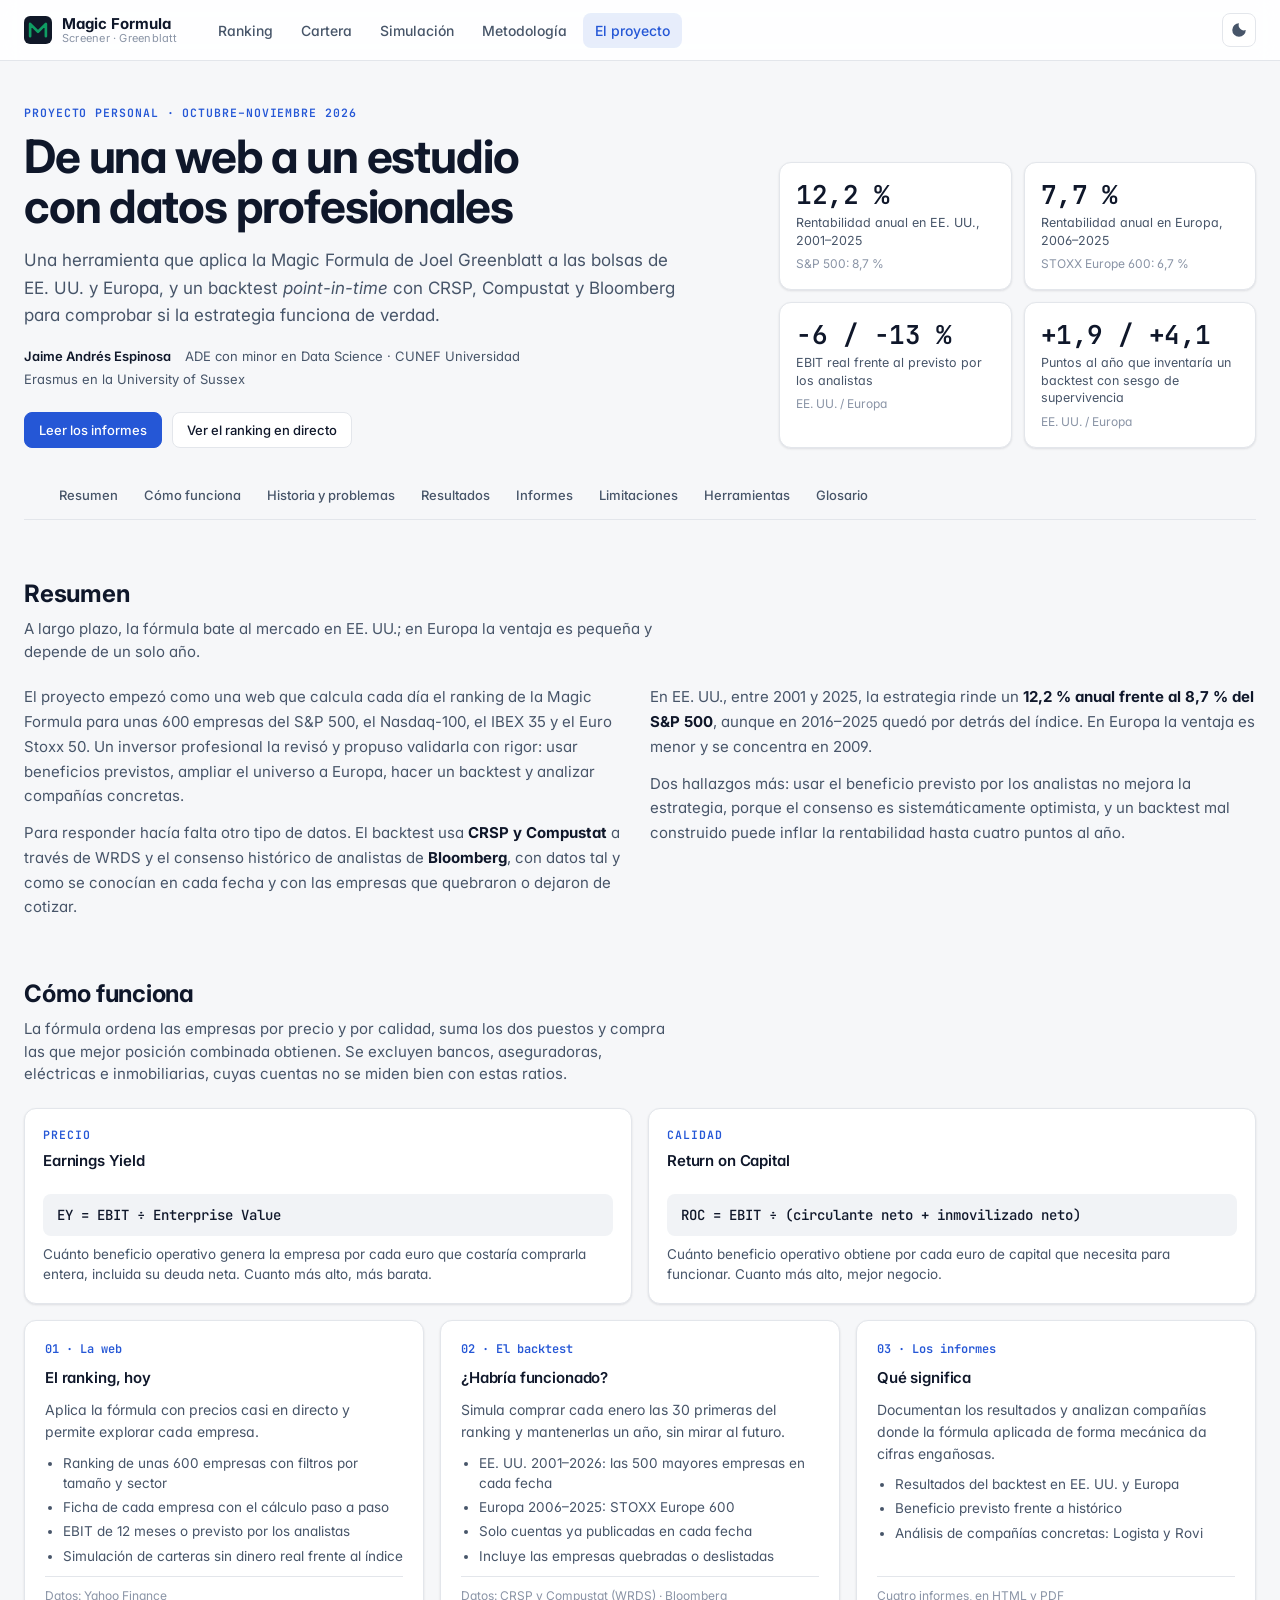
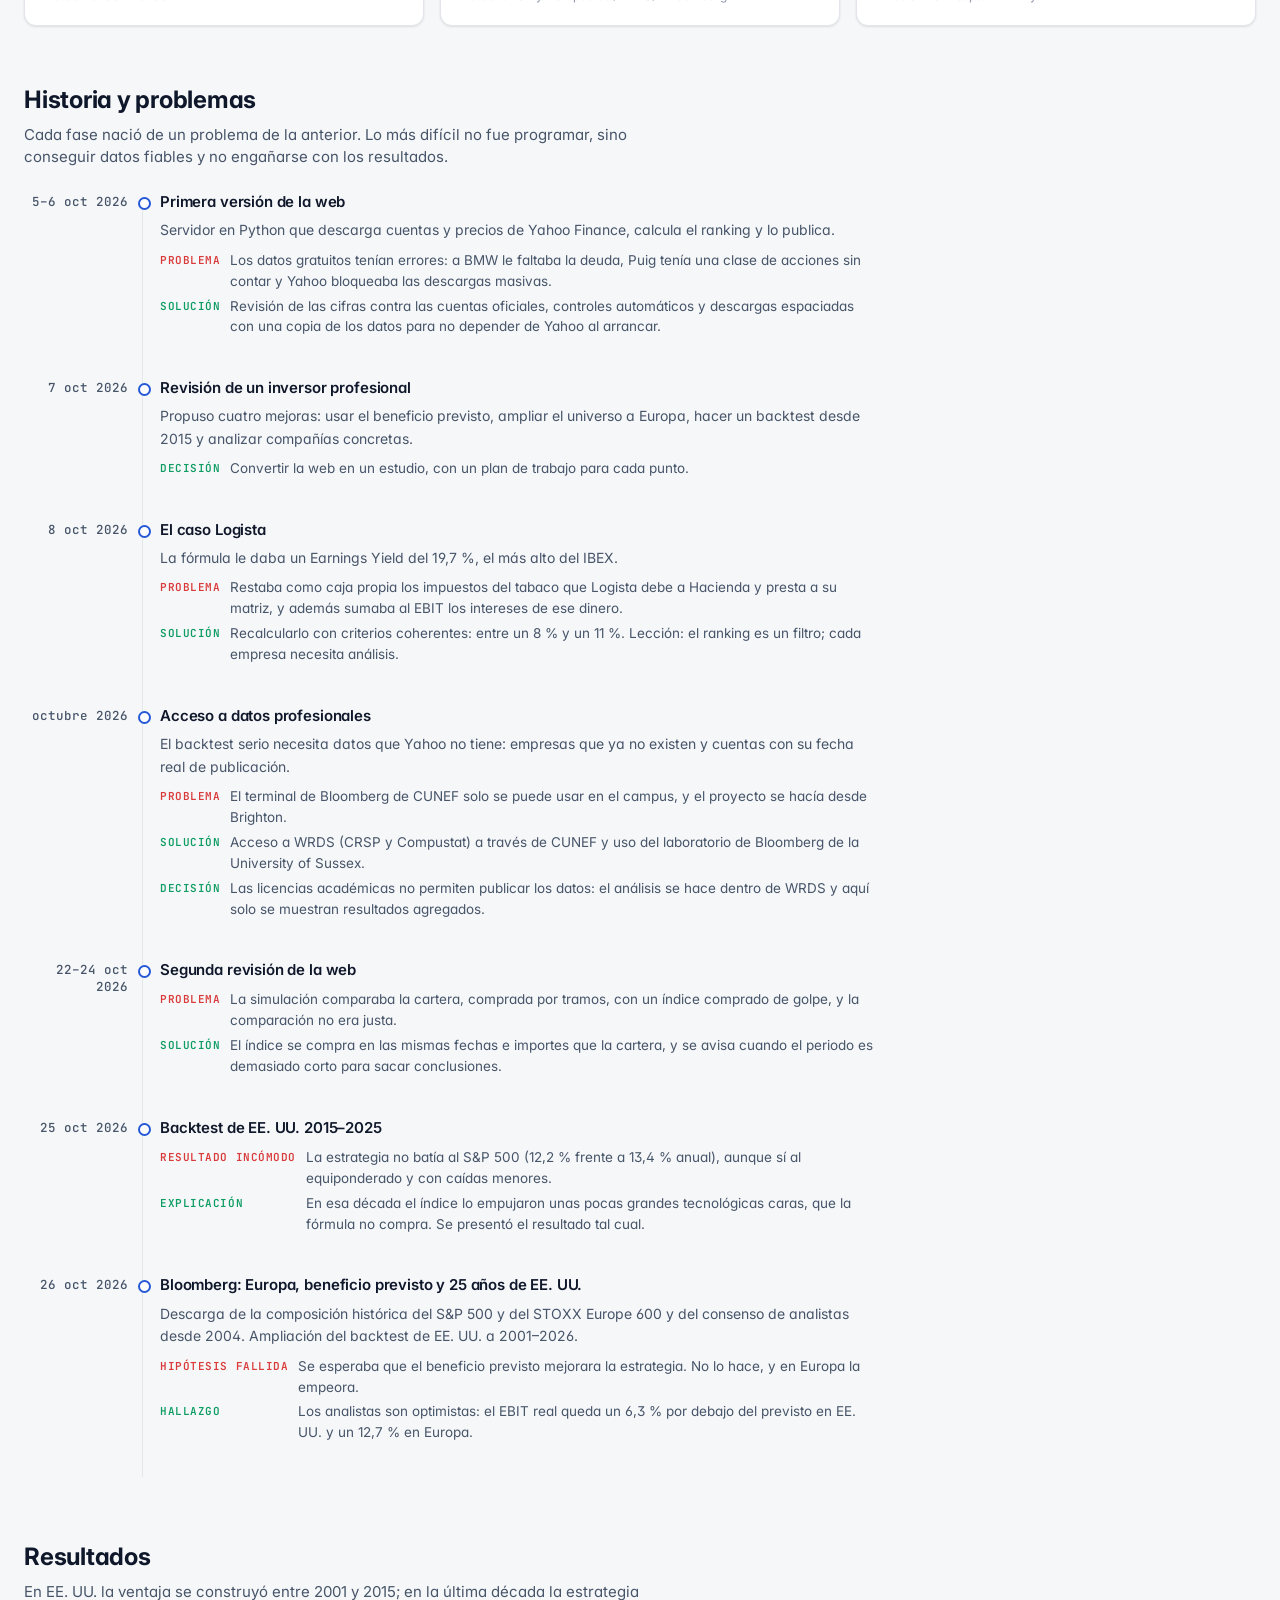
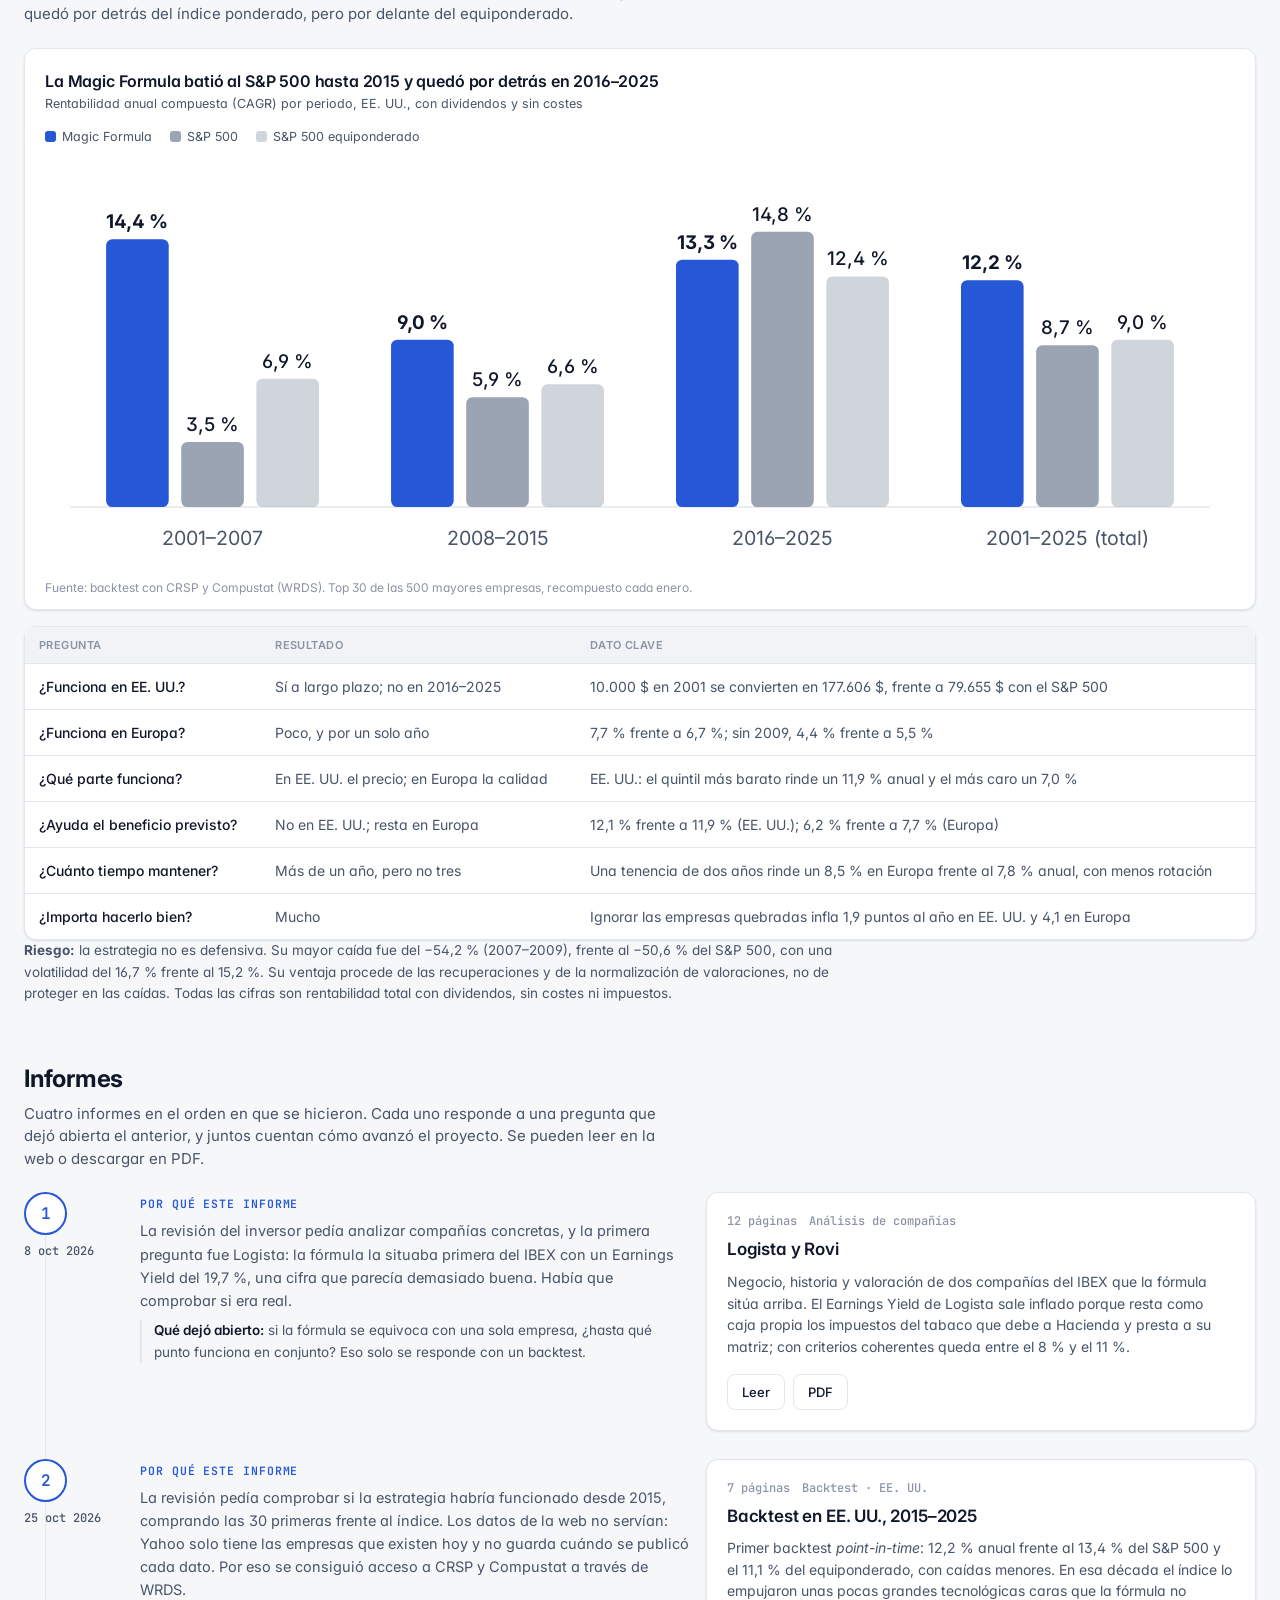
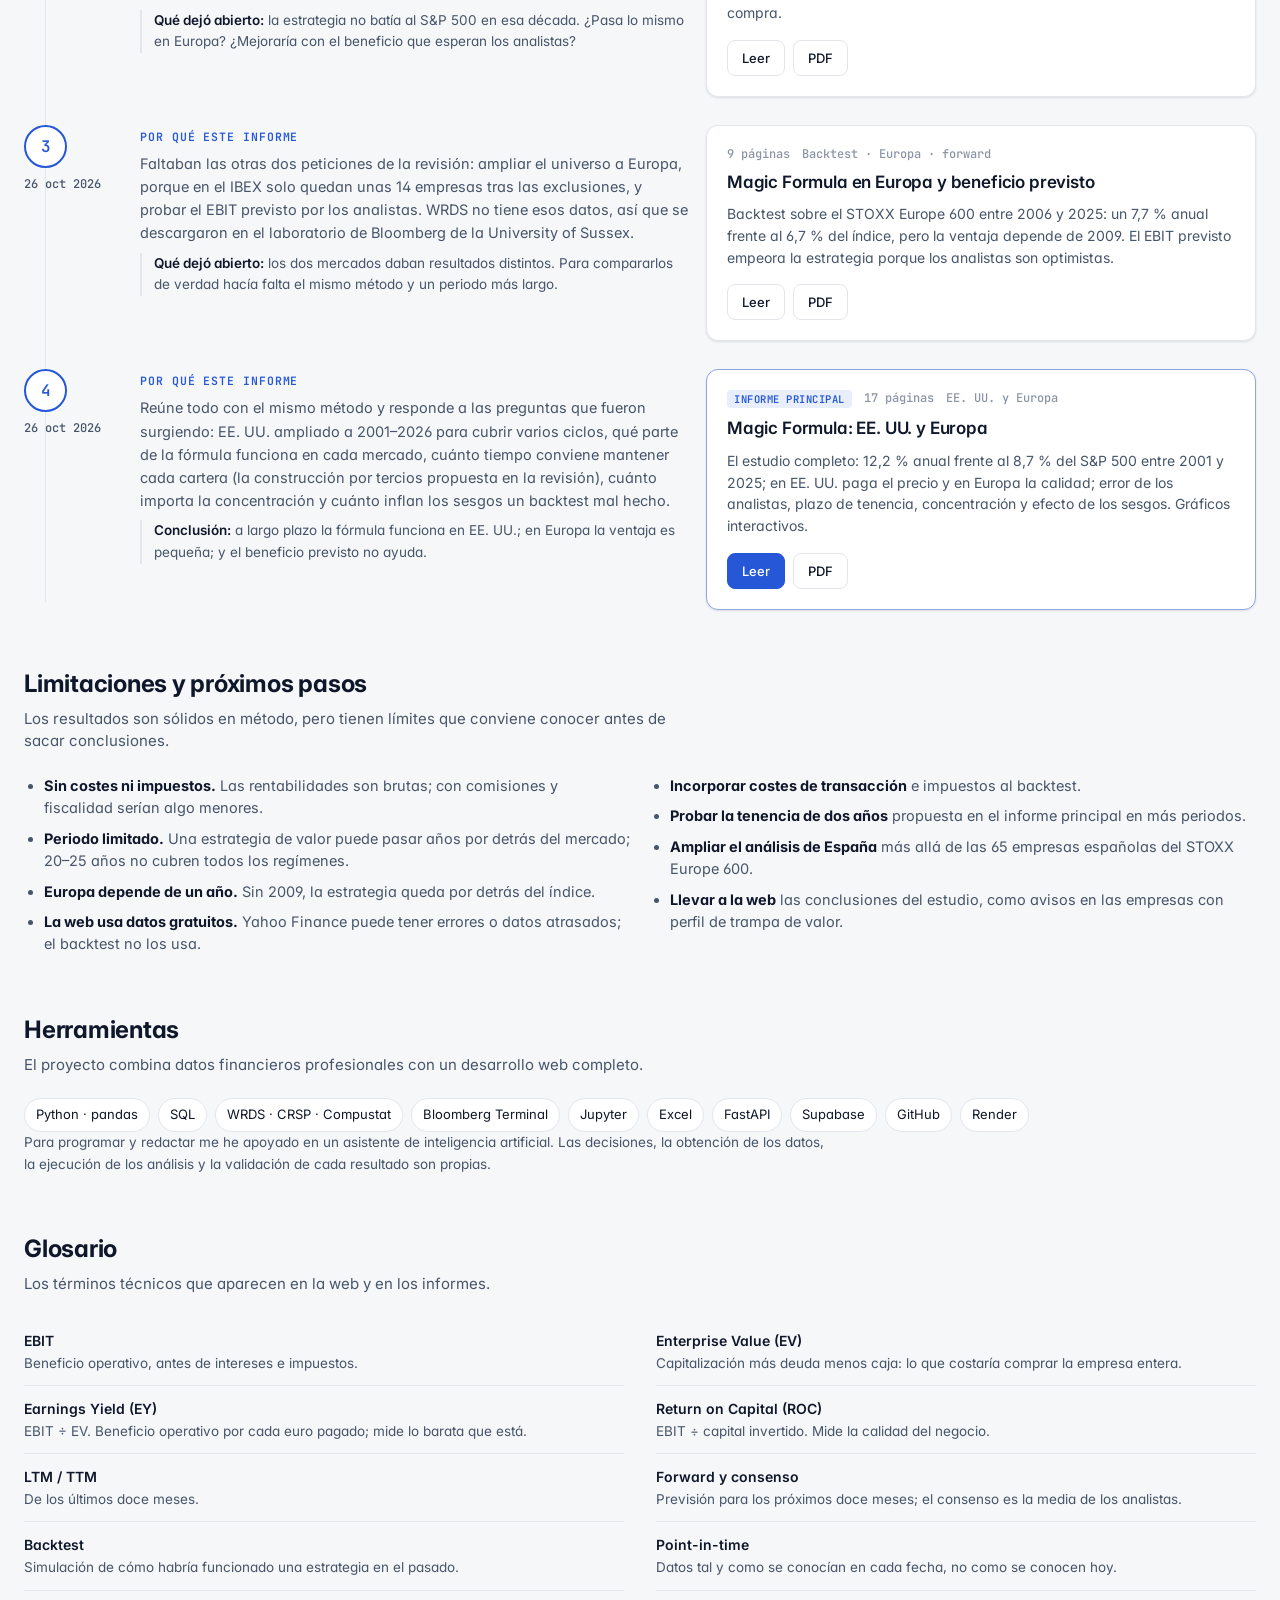
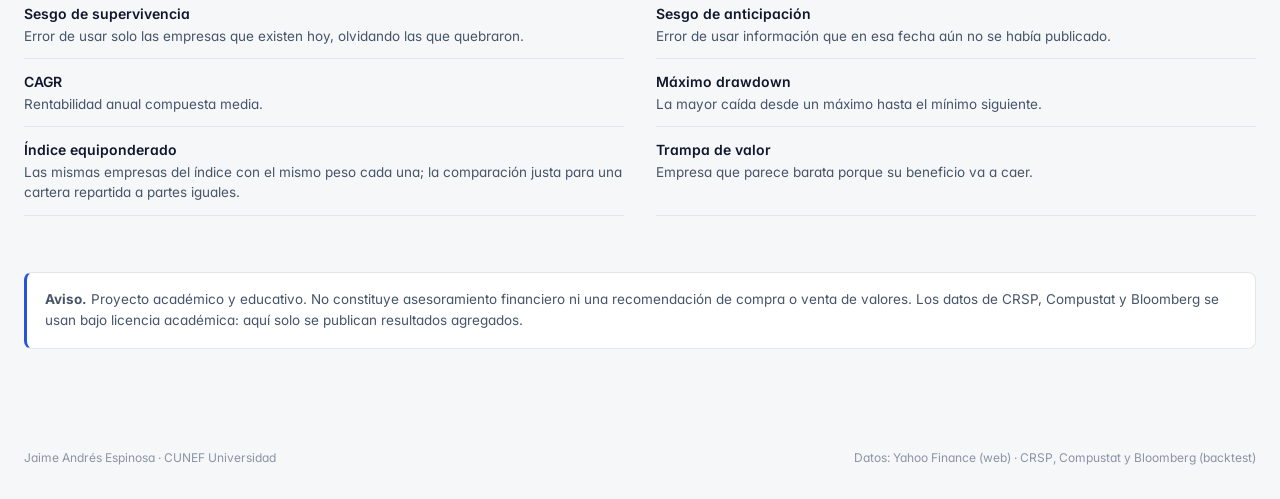
==== commit 413b7736: "El proyecto: informes en orden cronológico con el porqué de cada uno Cada informe va precedido de su" ====
--- a/static/proyecto.html
+++ b/static/proyecto.html
@@ -18,7 +18,7 @@
 <link rel="preconnect" href="https://fonts.gstatic.com" crossorigin>
 <link href="https://fonts.googleapis.com/css2?family=Inter:wght@400;500;600;700&family=JetBrains+Mono:wght@400;500;600&display=swap" rel="stylesheet">
 <link rel="stylesheet" href="/static/style.css?v=5">
-<link rel="stylesheet" href="/static/proyecto.css?v=2">
+<link rel="stylesheet" href="/static/proyecto.css?v=4">
 </head>
 <body>
 <header class="topbar">
@@ -147,9 +147,9 @@
         <ul>
           <li>Resultados del backtest en EE. UU. y Europa</li>
           <li>Beneficio previsto frente a histórico</li>
-          <li>Casos de Logista, Rovi y Endesa</li>
+          <li>Análisis de compañías concretas: Logista y Rovi</li>
         </ul>
-        <div class="src">Cinco informes, en HTML y PDF</div>
+        <div class="src">Cuatro informes, en HTML y PDF</div>
       </article>
     </div>
   </section>
@@ -201,13 +201,6 @@
             <dt class="s">Solución</dt><dd>Acceso a WRDS (CRSP y Compustat) a través de CUNEF y uso del laboratorio de Bloomberg de la University of Sussex.</dd>
             <dt class="s">Decisión</dt><dd>Las licencias académicas no permiten publicar los datos: el análisis se hace dentro de WRDS y aquí solo se muestran resultados agregados.</dd>
           </dl>
-        </div>
-      </li>
-      <li>
-        <span class="d">11 oct 2026</span>
-        <div>
-          <h3>Por qué se excluyen las eléctricas</h3>
-          <p>Análisis de Endesa para entender por qué la fórmula no mide bien a las <em>utilities</em> y por qué Greenblatt las deja fuera.</p>
         </div>
       </li>
       <li>
@@ -276,39 +269,73 @@
   <!-- ============================== INFORMES -->
   <section id="informes" aria-labelledby="h-inf">
     <h2 id="h-inf">Informes</h2>
-    <p class="sec-lead">Cinco informes, del más reciente al primero. Cada uno se puede leer en la web o descargar en PDF.</p>
-    <div class="pj-reports">
-      <article class="pj-report main">
-        <div class="meta"><span class="tag">Informe principal</span><span>26 oct 2026</span><span>17 páginas</span></div>
-        <h3>Magic Formula: EE. UU. y Europa</h3>
-        <p>El estudio completo: 25 años en EE. UU. y 20 en Europa, qué parte de la fórmula funciona en cada mercado, beneficio histórico frente al previsto, error de los analistas, plazo de tenencia, concentración y efecto de los sesgos del backtest. Gráficos interactivos.</p>
-        <div class="act"><a class="btn primary" href="/static/informes/eeuu-europa.html">Leer</a><a class="btn" href="/static/informes/eeuu-europa.pdf" download>PDF</a></div>
-      </article>
-      <article class="pj-report">
-        <div class="meta"><span>26 oct 2026</span><span>9 páginas</span></div>
-        <h3>Magic Formula en Europa y beneficio previsto</h3>
-        <p>Backtest sobre el STOXX Europe 600 entre 2006 y 2025 y comparación del EBIT histórico con el previsto por los analistas.</p>
-        <div class="act"><a class="btn" href="/static/informes/europa-forward.html">Leer</a><a class="btn" href="/static/informes/europa-forward.pdf" download>PDF</a></div>
-      </article>
-      <article class="pj-report">
-        <div class="meta"><span>25 oct 2026</span><span>7 páginas</span></div>
-        <h3>Backtest en EE. UU., 2015–2025</h3>
-        <p>Primer backtest <em>point-in-time</em> con CRSP y Compustat: rentabilidad, caídas, comparación con el S&amp;P 500 ponderado y equiponderado y composición de la cartera.</p>
-        <div class="act"><a class="btn" href="/static/informes/backtest-eeuu.html">Leer</a><a class="btn" href="/static/informes/backtest-eeuu.pdf" download>PDF</a></div>
-      </article>
-      <article class="pj-report">
-        <div class="meta"><span>11 oct 2026</span><span>9 páginas</span></div>
-        <h3>Endesa</h3>
-        <p>Por qué la fórmula no mide bien a las compañías eléctricas y por qué se excluyen del ranking.</p>
-        <div class="act"><a class="btn" href="/static/informes/endesa.html">Leer</a><a class="btn" href="/static/informes/endesa.pdf" download>PDF</a></div>
-      </article>
-      <article class="pj-report">
-        <div class="meta"><span>8 oct 2026</span><span>12 páginas</span></div>
-        <h3>Logista y Rovi</h3>
-        <p>Negocio, historia y valoración de dos compañías del IBEX que la fórmula sitúa arriba, y por qué el Earnings Yield de Logista sale inflado.</p>
-        <div class="act"><a class="btn" href="/static/informes/logista-rovi.html">Leer</a><a class="btn" href="/static/informes/logista-rovi.pdf" download>PDF</a></div>
-      </article>
-    </div>
+    <p class="sec-lead">Cuatro informes en el orden en que se hicieron. Cada uno responde a una pregunta que dejó abierta el anterior, y juntos cuentan cómo avanzó el proyecto. Se pueden leer en la web o descargar en PDF.</p>
+    <ol class="pj-steps">
+      <li>
+        <div class="pj-step-mark"><span class="num">1</span><span class="d">8 oct 2026</span></div>
+        <div class="pj-step-body">
+          <div class="pj-why">
+            <span class="eyebrow">Por qué este informe</span>
+            <p>La revisión del inversor pedía analizar compañías concretas, y la primera pregunta fue Logista: la fórmula la situaba primera del IBEX con un Earnings Yield del 19,7 %, una cifra que parecía demasiado buena. Había que comprobar si era real.</p>
+            <p class="pj-led"><b>Qué dejó abierto:</b> si la fórmula se equivoca con una sola empresa, ¿hasta qué punto funciona en conjunto? Eso solo se responde con un backtest.</p>
+          </div>
+          <article class="pj-report">
+            <div class="meta"><span>12 páginas</span><span>Análisis de compañías</span></div>
+            <h3>Logista y Rovi</h3>
+            <p>Negocio, historia y valoración de dos compañías del IBEX que la fórmula sitúa arriba. El Earnings Yield de Logista sale inflado porque resta como caja propia los impuestos del tabaco que debe a Hacienda y presta a su matriz; con criterios coherentes queda entre el 8 % y el 11 %.</p>
+            <div class="act"><a class="btn" href="/static/informes/logista-rovi.html">Leer</a><a class="btn" href="/static/informes/logista-rovi.pdf" download>PDF</a></div>
+          </article>
+        </div>
+      </li>
+      <li>
+        <div class="pj-step-mark"><span class="num">2</span><span class="d">25 oct 2026</span></div>
+        <div class="pj-step-body">
+          <div class="pj-why">
+            <span class="eyebrow">Por qué este informe</span>
+            <p>La revisión pedía comprobar si la estrategia habría funcionado desde 2015, comprando las 30 primeras frente al índice. Los datos de la web no servían: Yahoo solo tiene las empresas que existen hoy y no guarda cuándo se publicó cada dato. Por eso se consiguió acceso a CRSP y Compustat a través de WRDS.</p>
+            <p class="pj-led"><b>Qué dejó abierto:</b> la estrategia no batía al S&amp;P 500 en esa década. ¿Pasa lo mismo en Europa? ¿Mejoraría con el beneficio que esperan los analistas?</p>
+          </div>
+          <article class="pj-report">
+            <div class="meta"><span>7 páginas</span><span>Backtest · EE. UU.</span></div>
+            <h3>Backtest en EE. UU., 2015–2025</h3>
+            <p>Primer backtest <em>point-in-time</em>: 12,2 % anual frente al 13,4 % del S&amp;P 500 y el 11,1 % del equiponderado, con caídas menores. En esa década el índice lo empujaron unas pocas grandes tecnológicas caras que la fórmula no compra.</p>
+            <div class="act"><a class="btn" href="/static/informes/backtest-eeuu.html">Leer</a><a class="btn" href="/static/informes/backtest-eeuu.pdf" download>PDF</a></div>
+          </article>
+        </div>
+      </li>
+      <li>
+        <div class="pj-step-mark"><span class="num">3</span><span class="d">26 oct 2026</span></div>
+        <div class="pj-step-body">
+          <div class="pj-why">
+            <span class="eyebrow">Por qué este informe</span>
+            <p>Faltaban las otras dos peticiones de la revisión: ampliar el universo a Europa, porque en el IBEX solo quedan unas 14 empresas tras las exclusiones, y probar el EBIT previsto por los analistas. WRDS no tiene esos datos, así que se descargaron en el laboratorio de Bloomberg de la University of Sussex.</p>
+            <p class="pj-led"><b>Qué dejó abierto:</b> los dos mercados daban resultados distintos. Para compararlos de verdad hacía falta el mismo método y un periodo más largo.</p>
+          </div>
+          <article class="pj-report">
+            <div class="meta"><span>9 páginas</span><span>Backtest · Europa · forward</span></div>
+            <h3>Magic Formula en Europa y beneficio previsto</h3>
+            <p>Backtest sobre el STOXX Europe 600 entre 2006 y 2025: un 7,7 % anual frente al 6,7 % del índice, pero la ventaja depende de 2009. El EBIT previsto empeora la estrategia porque los analistas son optimistas.</p>
+            <div class="act"><a class="btn" href="/static/informes/europa-forward.html">Leer</a><a class="btn" href="/static/informes/europa-forward.pdf" download>PDF</a></div>
+          </article>
+        </div>
+      </li>
+      <li>
+        <div class="pj-step-mark"><span class="num">4</span><span class="d">26 oct 2026</span></div>
+        <div class="pj-step-body">
+          <div class="pj-why">
+            <span class="eyebrow">Por qué este informe</span>
+            <p>Reúne todo con el mismo método y responde a las preguntas que fueron surgiendo: EE. UU. ampliado a 2001–2026 para cubrir varios ciclos, qué parte de la fórmula funciona en cada mercado, cuánto tiempo conviene mantener cada cartera (la construcción por tercios propuesta en la revisión), cuánto importa la concentración y cuánto inflan los sesgos un backtest mal hecho.</p>
+            <p class="pj-led"><b>Conclusión:</b> a largo plazo la fórmula funciona en EE. UU.; en Europa la ventaja es pequeña; y el beneficio previsto no ayuda.</p>
+          </div>
+          <article class="pj-report main">
+            <div class="meta"><span class="tag">Informe principal</span><span>17 páginas</span><span>EE. UU. y Europa</span></div>
+            <h3>Magic Formula: EE. UU. y Europa</h3>
+            <p>El estudio completo: 12,2 % anual frente al 8,7 % del S&amp;P 500 entre 2001 y 2025; en EE. UU. paga el precio y en Europa la calidad; error de los analistas, plazo de tenencia, concentración y efecto de los sesgos. Gráficos interactivos.</p>
+            <div class="act"><a class="btn primary" href="/static/informes/eeuu-europa.html">Leer</a><a class="btn" href="/static/informes/eeuu-europa.pdf" download>PDF</a></div>
+          </article>
+        </div>
+      </li>
+    </ol>
   </section>
 
   <!-- ============================== LIMITACIONES -->
--- a/static/proyecto.css
+++ b/static/proyecto.css
@@ -86,6 +86,29 @@
 .pj-report p { font-size: 14px; color: var(--text-2); line-height: 1.55; }
 .pj-report .act { display: flex; gap: 8px; margin-top: auto; padding-top: 8px; }
 
+/* informes en secuencia: el porqué y el informe */
+.pj-steps { list-style: none; margin: 0; padding: 0; display: flex; flex-direction: column; gap: 28px; position: relative; }
+.pj-steps::before { content: ""; position: absolute; left: 21px; top: 8px; bottom: 8px; width: 1px; background: var(--border); }
+.pj-steps > li { display: grid; grid-template-columns: 96px minmax(0, 1fr); gap: 20px; position: relative; }
+.pj-step-mark { display: flex; flex-direction: column; align-items: flex-start; gap: 8px; }
+.pj-step-mark .num { width: 43px; height: 43px; border-radius: 50%; display: grid; place-items: center; font: 600 16px var(--mono); color: var(--accent); background: var(--surface); border: 2px solid var(--accent); position: relative; z-index: 1; }
+.pj-step-mark .d { font: 500 12px var(--mono); color: var(--text-2); }
+.pj-step-body { display: grid; grid-template-columns: minmax(0, 1fr) minmax(0, 1fr); gap: 16px; align-items: start; }
+.pj-step-body .pj-report.main { grid-column: auto; }
+.pj-why { display: flex; flex-direction: column; gap: 8px; padding-top: 4px; }
+.pj-why p { font-size: 14.5px; color: var(--text-2); line-height: 1.6; }
+.pj-why .pj-led { font-size: 13.5px; padding-left: 12px; border-left: 2px solid var(--border); }
+.pj-why .pj-led b { color: var(--text); font-weight: 600; }
+@media (max-width: 1000px) {
+  .pj-step-body { grid-template-columns: 1fr; }
+}
+@media (max-width: 700px) {
+  .pj-steps::before { display: none; }
+  .pj-steps > li { grid-template-columns: 1fr; gap: 10px; }
+  .pj-step-mark { flex-direction: row; align-items: center; }
+  .pj-step-mark .num { width: 34px; height: 34px; font-size: 14px; }
+}
+
 /* limitaciones, herramientas, glosario */
 .pj-list { margin: 0; padding-left: 20px; display: flex; flex-direction: column; gap: 8px; font-size: 14.5px; color: var(--text-2); line-height: 1.55; }
 .pj-list strong { color: var(--text); }
